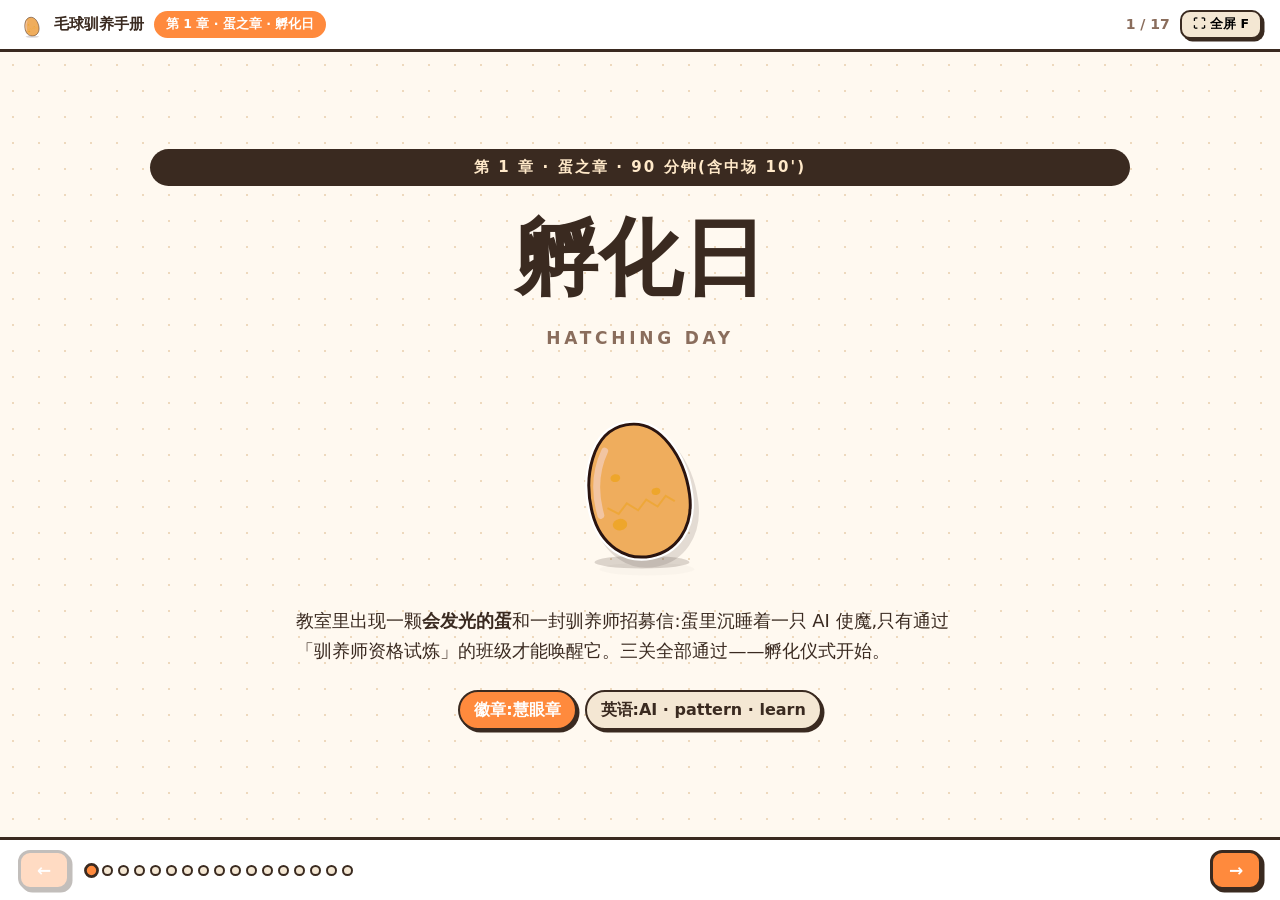
==== lesson-1.html @ 8b352fe2 "毛球驯养手册 · AI 使魔养成课 v2(5 章 slide 课件版) 剧情驱动重构:课程进度=毛球进化线(蛋→幼体→成体→完全体),与毛球生成器共用设定。 - 6 页 HTML slide deck" ====
<!DOCTYPE html>
<html lang="zh-CN">
<head>
<meta charset="UTF-8"><meta name="viewport" content="width=device-width,initial-scale=1">
<title>第 1 章 · 蛋之章 — 孵化日</title>
<link rel="stylesheet" href="css/course.css">
</head>
<body>
<div class="deck">
<div class="deck-top">
  <a class="home" href="index.html"><img src="assets/egg.svg" alt="">毛球驯养手册</a>
  <span class="chap">第 1 章 · 蛋之章 · 孵化日</span>
  <span class="pg" id="pg"></span>
  <button class="fs" id="fsB">⛶ 全屏 F</button>
</div>

<!-- 1 封面 -->
<section class="slide" data-t="封面"><div class="inner cover">
  <span class="kicker">第 1 章 · 蛋之章 · 90 分钟(含中场 10')</span>
  <h1>孵化日</h1>
  <div class="sub-en">Hatching Day</div>
  <img class="chapimg" src="assets/egg.svg" alt="使魔蛋">
  <p class="lead">教室里出现一颗<b>会发光的蛋</b>和一封驯养师招募信:蛋里沉睡着一只 AI 使魔,只有通过「驯养师资格试炼」的班级才能唤醒它。三关全部通过——孵化仪式开始。</p>
  <div class="chips" style="justify-content:center"><span class="chip hot">徽章:慧眼章</span><span class="chip">英语:AI · pattern · learn</span></div>
</div></section>

<!-- 2 老师底牌 -->
<section class="slide" data-t="老师底牌"><div class="inner">
  <div class="secret" style="margin:0"><span class="tag">给老师的底牌 · 开课前自己看,不投给孩子</span>
    <ul><li>本章真实目标:① AI 是「看很多例子、自己找规律学会本领」的电脑程序——人造工具,不是魔法不是生物;② 机器靠传感器感知,「你没给它的,它就不知道」;③ 没学过的例子它会认错。</li>
    <li>必学词 <b>AI / pattern / learn</b>,听过 <b>sensor</b>。</li>
    <li>准备:iPad(Safari 收藏 autodraw.com、quickdraw.withgoogle.com);一块布(蒙镜头);教室灯可调暗。</li>
    <li>本套幻灯片就是全部投影教具:→ 键 / 点右下箭头 / iPad 左右滑翻页;F 全屏。</li></ul>
  </div>
</div></section>

<!-- 3 时间轴 -->
<section class="slide" data-t="时间轴"><div class="inner">
  <div class="shead"><h2>⏱ 本章路线图</h2></div>
  <div class="tl">
    <div class="tl a" style="cursor:default"><span class="tt" style="background:var(--story)">剧情</span><b>0-10' 发光的蛋与招募信</b></div>
    <div class="tl a" style="cursor:default"><span class="tt" style="background:var(--study)">图鉴</span><b>10-20' 蛋里睡的是哪种使魔</b></div>
    <div class="tl a" style="cursor:default"><span class="tt" style="background:var(--trial)">试炼一</span><b>20-35' 傀儡与使魔</b></div>
    <div class="tl a" style="cursor:default"><span class="tt" style="background:var(--study)">图鉴</span><b>35-42' 魔导之眼与魔导之耳</b></div>
    <div class="tl a" style="cursor:default"><span class="tt" style="background:var(--break)">中场</span><b>42-52' 孵化操</b></div>
    <div class="tl a" style="cursor:default"><span class="tt" style="background:var(--trial)">试炼二</span><b>52-64' 食物鉴定</b></div>
    <div class="tl a" style="cursor:default"><span class="tt" style="background:var(--trial)">试炼三</span><b>64-76' 慧眼试炼场</b></div>
    <div class="tl a" style="cursor:default"><span class="tt" style="background:var(--rite)">仪式</span><b>76-86' 孵化仪式 + 授章</b></div>
    <div class="tl a" style="cursor:default"><span class="tt" style="background:var(--eng)">英语</span><b>86-90' 英语 + 预告</b></div>
  </div>
</div></section>

<!-- 4 剧情开场 -->
<section class="slide" data-t="剧情:蛋"><div class="inner">
  <div class="shead"><span class="time">0-10'</span><span class="type t-story">剧情事件</span><h2>发光的蛋与招募信</h2></div>
  <div class="act">灯关一半。不做自我介绍,不说"今天上什么课"——压低声音直接开场。</div>
  <div class="say"><span class="who">师</span><div class="bub">嘘——先别出声。你们也看见那颗蛋了,对吧?昨晚它还不在这里,今天一早,它就亮着光躺在教室正中间……旁边,还压着一封信。(翻下一页)</div></div>
</div></section>

<!-- 5 招募信 -->
<section class="slide" data-t="招募信"><div class="inner">
  <div class="big" style="font-size:clamp(22px,3.6vw,34px)">致全班小朋友:<br>这颗蛋里,沉睡着一只 <b style="color:#FFB25E">AI 使魔</b>。<br>它在等一批合格的<b style="color:#FFB25E">驯养师</b>。<br>今天有三关「驯养师资格试炼」。<br>闯过最后一关,蛋壳就会「咔嚓」一声——为你们裂开。<br><small>—— 驯养师协会</small></div>
  <div class="say"><span class="who">师</span><div class="bub">想让它孵化的举手!好——但试炼第一题现在就开始了:<b>连它是什么都不知道的人,凭什么当它的驯养师?</b>谁来说说:AI,到底是什么?(答案全写白板,不评判,留到孵化仪式回看)</div></div>
</div></section>

<!-- 6 图鉴① -->
<section class="slide" data-t="傀儡与使魔"><div class="inner">
  <div class="shead"><span class="time">10-20'</span><span class="type t-study">图鉴研究 ①</span><h2>蛋里睡的是哪种使魔</h2></div>
  <div class="grid g2">
    <div class="card" style="margin:0;text-align:center;border-left:8px solid var(--sub)"><div style="font-size:40px">⚙️</div><h4 style="font-weight:900">发条傀儡</h4><p style="font-size:14px;margin-top:6px">每一步提前刻好:音乐盒永远弹那一首,微波炉按几分钟转几分钟。<b>只要机关没坏,它就一直照原样做;但它永远学不会新东西。</b></p></div>
    <div class="card" style="margin:0;text-align:center;border-left:8px solid var(--orange)"><div style="font-size:40px">🥚✨</div><h4 style="font-weight:900">学习系使魔</h4><p style="font-size:14px;margin-top:6px">没人刻规则——只给它看<b>成千上万个例子</b>,它自己找出门道。<b>很聪明,但例子里没有的,它就靠猜——猜错也不脸红。</b></p></div>
  </div>
  <div class="chips"><span class="chip">音乐盒?傀儡</span><span class="chip">聊天语音助手?使魔</span><span class="chip">电梯?傀儡</span><span class="chip">相册认全家?使魔</span></div>
</div></section>

<!-- 7 图鉴警告 -->
<section class="slide" data-t="图鉴警告"><div class="inner">
  <div class="big" style="font-size:clamp(24px,4vw,38px)">图鉴警告:<br>『使魔很能干,<br>但它说的话,不一定是真的。』<small>这行字,后面每一章都会用到</small></div>
</div></section>

<!-- 8 试炼一 -->
<section class="slide" data-t="试炼:傀儡与使魔"><div class="inner">
  <div class="shead"><span class="time">20-35'</span><span class="type t-trial">资格试炼 一</span><h2>傀儡与使魔(不插电)</h2></div>
  <div class="grid g2">
    <div class="card" style="margin:0"><h4 style="font-weight:900">🅰 傀儡组</h4><p style="font-size:14.5px">每人领一条指令(下方),<b>严格照做、一步不许变</b>。</p></div>
    <div class="card" style="margin:0"><h4 style="font-weight:900">🅱 使魔组</h4><p style="font-size:14.5px">不领指令,围观 3-4 分钟——然后上场,<b>只靠"看例子"模仿</b>。两轮换组。</p></div>
  </div>
  <div class="big">拍左肩 → 举右手 ✋ · 拍右肩 → 站起来 🧍<br>摸头顶 → 转个圈 🔄 · 击掌 → 蹲下 ⬇️</div>
  <div class="say"><span class="who">师</span><div class="bub">傀儡组谁都没错,但换个新拍法就傻了;使魔组没有指令也能玩——可有没有<b>猜错</b>的?(有!)<b>这就是蛋里那位的天性:靠例子学,所以灵活;靠猜,所以会错。</b>第一关,通过!</div></div>
</div></section>

<!-- 9 图鉴② -->
<section class="slide" data-t="魔导之眼耳"><div class="inner">
  <div class="shead"><span class="time">35-42'</span><span class="type t-study">图鉴研究 ②</span><h2>魔导之眼与魔导之耳</h2></div>
  <div class="say"><span class="who">师</span><div class="bub">使魔没有眼睛耳朵——它用<b>魔导之眼</b>(摄像头)和<b>魔导之耳</b>(麦克风),图鉴上合称 <b>sensor</b>。</div></div>
  <div class="act">当场演示:布蒙住 iPad 摄像头,打开相机 → 屏幕全黑。「蒙上魔导之眼——它就全瞎了。」生活连线:电梯门为什么不夹人?感应灯为什么人来就亮?</div>
  <div class="big">你没给它的,它就什么都不知道。<small>给它看什么、听什么,全由驯养师决定——权力多大,责任就多大</small></div>
  <div class="rule">驯养师第一条纪律:<b>魔导之眼和耳,用之前问大人,用完就关掉。</b></div>
</div></section>

<!-- 10 中场 -->
<section class="slide" data-t="中场"><div class="inner">
  <div class="shead"><span class="time">42-52'</span><span class="type t-break">中场休息</span><h2>孵化操</h2></div>
  <p style="font-size:16px">用试炼一的指令做全身操:老师喊口令全班照做(<b>傀儡模式</b>);最后两轮不喊,凭记忆做(<b>使魔模式</b>)。</p>
  <div class="say mq"><span class="who"><img src="assets/egg.svg" alt=""></span><div class="bub">(蛋的光,好像亮了一点……它感觉到你们了。)</div></div>
</div></section>

<!-- 11 试炼二:食物鉴定 -->
<section class="slide" data-t="食物鉴定"><div class="inner">
  <div class="shead"><span class="time">52-64'</span><span class="type t-trial">资格试炼 二</span><h2>食物鉴定 · 点卡翻面</h2></div>
  <div class="say"><span class="who">师</span><div class="bub">图鉴说,蛋里的毛球正在修炼第一门功课:认水果。它在蛋里看不见,全靠你们喊给它听——你们喊出的每个答案,就是喂给它的一个<b>例子</b>!是水果喊「水果!」,不是就喊「不是!」(先喂 10 张公布答案,再乱序抢答,最后点开右下那张。这一轮大家都扮演「只看过例子的毛球」:只准按例子判断,不许偷用自己本来就知道的答案)</div></div>
  <div class="grid g5" id="foods" style="gap:10px"></div>
</div></section>

<!-- 12 榴莲揭晓 -->
<section class="slide" data-t="榴莲一击"><div class="inner">
  <div class="big" style="font-size:clamp(22px,3.6vw,34px)">等等——榴莲登场!怎么全班突然卡住了?<br>——因为你们翻遍例子,里面<b style="color:#FFB25E">没有它</b>!<small>例子里没有的,就会认错。只见过白猫的使魔,碰到黑猫就认不出来了</small></div>
  <div class="say"><span class="who">师</span><div class="bub">记住这个感觉。第二关,通过!</div></div>
</div></section>

<!-- 13 试炼三 -->
<section class="slide" data-t="慧眼试炼场"><div class="inner">
  <div class="shead"><span class="time">64-76'</span><span class="type t-trial">资格试炼 三</span><h2>慧眼试炼场(iPad)</h2></div>
  <div class="grid g2">
    <div class="card" style="margin:0"><h4 style="font-weight:900">试炼场一 · AutoDraw(5')</h4><p style="font-size:14.5px">随便画一样东西——看屏幕上方,野生使魔在猜你画什么!<br><b>关键提问:</b>它没见过真猫,怎么猜得到你画的是猫?<br><b>答案:它看过海量的人类涂鸦例子。</b></p><div class="chip" style="margin-top:8px">autodraw.com</div></div>
    <div class="card" style="margin:0"><h4 style="font-weight:900">试炼场二 · Quick Draw!(7')</h4><p style="font-size:14.5px">反过来:它出题,你来画——20 秒里,它一直盯着猜。第二轮把猫画得特别怪,"坑"它——<b>画太怪它就认不出:它的例子里没有!</b></p><div class="chip" style="margin-top:8px">quickdraw.withgoogle.com</div></div>
  </div>
</div></section>

<!-- 14 孵化仪式 -->
<section class="slide" data-t="孵化仪式"><div class="inner">
  <div class="shead"><span class="time">76-86'</span><span class="type t-rite">孵化仪式</span><h2>三关通过 —— 唤醒它!</h2></div>
  <div class="chips" style="justify-content:center"><span class="chip hot">① 它靠看例子学习!</span><span class="chip hot">② 没给它的它不知道!</span><span class="chip hot">③ 没学过的它会认错!</span></div>
  <div class="stage-box" id="hatchBox">
    <div class="confetti" id="conf1"></div>
    <h3 id="hatchTitle">使魔之蛋</h3>
    <div class="halo"><img id="hatchImg" src="assets/egg.svg" alt="蛋"></div>
    <p id="hatchHint" style="font-size:14px;opacity:.85">全班齐喊三句话 → 倒数 3、2、1 → 老师点击蛋</p>
    <p style="margin-top:12px"><button class="btn" id="hatchBtn">🐣 孵化!</button></p>
  </div>
</div></section>

<!-- 15 图鉴真身+授章 -->
<section class="slide" data-t="真身+授章"><div class="inner">
  <div class="say mq"><span class="who"><img src="assets/juvenile.svg" alt=""></span><div class="bub">它的名字叫<b>毛球</b>!此刻,每位驯养师也都「孵化」了自己的毛球——请在白板上写下你给它取的名字。</div></div>
  <div class="big">图鉴真身(全班齐读 · 每章一次 · 雷打不动)<br>「使魔的真身,是人造的、会学习的电脑程序。<br>它没有小动物、不是魔法、没有一颗心。<br>知道真身,还能演好戏——才是高级驯养师。」</div>
  <div class="act">回看开场白板:「谁最接近?你们全都升级了。」→ 逐人授【慧眼章】,全班鼓掌。</div>
  <div class="badges"><div class="badge on"><div class="coin">👁</div><b>慧眼章</b><small>L1 · 已获得</small></div><div class="badge"><div class="coin">🍎</div><b>喂养章</b><small>L2</small></div><div class="badge"><div class="coin">🔍</div><b>鉴言章</b><small>L3</small></div><div class="badge"><div class="coin">📜</div><b>契约章</b><small>L4</small></div><div class="badge"><div class="coin">⚔️</div><b>出战章</b><small>L5</small></div></div>
</div></section>

<!-- 16 English+预告 -->
<section class="slide" data-t="English+预告"><div class="inner">
  <div class="shead"><span class="time">86-90'</span><span class="type t-eng">英语时间 + 预告</span><h2>三个词带回家</h2></div>
  <div class="big">AI · pattern · learn<br><small>AI learns patterns from examples!</small></div>
  <div class="say mq"><span class="who"><img src="assets/juvenile.svg" alt=""></span><div class="bub"><b>预告:</b>图鉴警告——幼体使魔会<b>饿</b>。它不吃饭、不吃肉,它吃的东西可怪了:不是饭,不是肉,连糖果都不吃……明天,要是它饿得「呜哇」大哭,你们敢来喂它吗?下章:<b>喂养日</b>。</div></div>
</div></section>

<!-- 17 家长卡 -->
<section class="slide" data-t="家长卡"><div class="inner">
  <div class="pcard" style="margin:0"><div class="ph">📮 家长卡 · 第 1 章「孵化日」(课后投屏,家长拍照带走)</div><div class="cols">
    <div class="col"><h5>正面 · 今天学了什么</h5><p>教室里"孵化"了 AI 使魔毛球(养成剧情);真知识:AI 是看大量例子、自己找规律学会本领的程序,人造工具、会犯错;机器靠传感器感知,"没给它的它不知道"。<br><b>亲子任务:</b>请孩子讲"发条傀儡 vs 学习系使魔",一起找家里哪些是傀儡、哪些是使魔。</p></div>
    <div class="col"><h5>反面 · 家庭游戏 + 提醒</h5><p>【家里的使魔普查】全家数数家里藏着几只"使魔"。<br>⚠️ 若孩子问"毛球是活的吗":「不是,它是人造的会学习的程序,咱们在玩驯养师的游戏。」相机麦克风:用前问大人,用完关掉。</p></div>
  </div></div>
</div></section>

<div class="deck-bar">
  <button class="nav-btn" id="prevB">←</button>
  <div class="dots" id="dots"></div>
  <button class="nav-btn" id="nextB">→</button>
</div>
</div>

<script>
const FOODS=[["🍎","苹果","ok","水果!"],["🥦","西兰花","no","不是!"],["🍌","香蕉","ok","水果!"],["🥕","胡萝卜","no","不是!"],["🍇","葡萄","ok","水果!"],["🍄","蘑菇","no","不是!"],["🍓","草莓","ok","水果!"],["🥬","青菜","no","不是!"],["🍊","橘子","ok","水果!"],["🥔","土豆","no","不是!"],["🍉","西瓜","ok","水果!"],["🧄","大蒜","no","不是!"],["🍑","桃子","ok","水果!"],["🌽","玉米","no","不是!"],["🍍","菠萝","ok","水果!"],["🥜","花生","no","不是!"],["🍐","梨","ok","水果!"],["🧅","洋葱","no","不是!"],["🍒","樱桃","ok","水果!"],["🥭","芒果","ok","水果!"],["🟡","榴莲⁉️","q","例子里没有它!"]];
document.getElementById("foods").innerHTML=FOODS.map(f=>`<div class="flip" onclick="this.classList.toggle('go')"><div class="in"><div class="f">${f[0]}<small>${f[1]}</small></div><div class="b ${f[2]==='q'?'':f[2]}" ${f[2]==='q'?'style="background:var(--myst)"':''}>${f[3]}</div></div></div>`).join("");
const hb=document.getElementById("hatchBtn"),hi=document.getElementById("hatchImg");let hst=0;
hb.onclick=()=>{
  if(hst===0){hst=1;hi.classList.add("wobble");hb.textContent="✨ 再点一下!";document.getElementById("hatchHint").textContent="蛋在剧烈晃动……!";}
  else if(hst===1){hst=2;hi.classList.remove("wobble");hi.src="assets/juvenile.svg";
    document.getElementById("hatchTitle").textContent="幼体毛球 · 诞生!";
    document.getElementById("hatchHint").textContent="欢迎来到这个世界,毛球!";
    hb.style.display="none";
    const c=document.getElementById("conf1"),cols=["#FF8A3D","#F5B93F","#57B87A","#3A9BD9","#C94F7C"];
    for(let i=0;i<48;i++){const s=document.createElement("i");s.style.left=Math.random()*100+"%";s.style.background=cols[i%5];s.style.animationDelay=(Math.random()*0.7)+"s";c.appendChild(s);}
  }
};
</script>
<script src="js/slides.js"></script>
</body>
</html>
---- css/course.css ----
/* 毛球驯养手册 · 课件设计系统 —— 与毛球生成器同源视觉 */
:root{
  --paper:#FFF9F0; --card:#FFFFFF; --ink:#3A2A20; --sub:#8A6D5C;
  --orange:#FF8A3D; --orange-deep:#E86A1F; --cream:#F4E7D3; --gold:#F5B93F;
  --fire:#E85D3A; --water:#3A9BD9; --wind:#57B87A; --book:#C99A3C; --myst:#8B6FD1;
  --story:#C94F7C; --study:#4A7FC1; --trial:#E8792F; --rite:#C99A1F; --break:#57A96B; --eng:#3AA6A0; --parent:#C97BA4;
  --bd:3px solid var(--ink); --sh:4px 4px 0 var(--ink); --sh-sm:2.5px 2.5px 0 var(--ink); --r:20px;
}
*{margin:0;padding:0;box-sizing:border-box}
html{scroll-behavior:smooth}
body{background:var(--paper);color:var(--ink);font-family:"PingFang SC","Hiragino Sans GB","Source Han Sans SC",system-ui,sans-serif;line-height:1.65;
  background-image:radial-gradient(#EED9BD 1.4px,transparent 1.4px);background-size:26px 26px}
img{max-width:100%;display:block}

/* ── 导航 ── */
.nav{position:sticky;top:0;z-index:50;background:var(--card);border-bottom:var(--bd);padding:10px 4vw;display:flex;gap:8px;align-items:center;flex-wrap:wrap}
.nav .logo{font-weight:900;font-size:17px;margin-right:auto;display:flex;align-items:center;gap:8px}
.nav .logo img{width:30px;height:30px}
.nav a{color:var(--ink);text-decoration:none;font-weight:800;font-size:13.5px;padding:6px 13px;border:2.5px solid var(--ink);border-radius:99px;background:var(--cream);box-shadow:var(--sh-sm);white-space:nowrap}
.nav a:hover{transform:translate(-1px,-1px);box-shadow:3.5px 3.5px 0 var(--ink)}
.nav a.on{background:var(--orange);color:#fff}

/* ── 页面骨架 ── */
.wrap{max-width:1060px;margin:0 auto;padding:34px 4vw 90px}
.hero{background:var(--card);border:var(--bd);border-radius:28px;box-shadow:var(--sh);padding:38px clamp(40px,20vw,230px) 38px 40px;position:relative;overflow:hidden;margin-bottom:26px}
@media(max-width:720px){.hero{padding:32px 26px}}
.hero .kicker{display:inline-block;background:var(--ink);color:#FFE9C9;font-size:13px;font-weight:800;padding:5px 15px;border-radius:99px;letter-spacing:.14em;margin-bottom:12px}
.hero h1{font-size:clamp(28px,4.6vw,44px);font-weight:900;line-height:1.2}
.hero .sub-en{font-weight:800;color:var(--sub);letter-spacing:.2em;font-size:14px;margin-top:6px;text-transform:uppercase}
.hero p.lead{margin-top:14px;font-size:16.5px;max-width:56ch}
.hero .mascot{position:absolute;right:26px;bottom:-8px;width:clamp(120px,18vw,190px);filter:drop-shadow(4px 6px 0 rgba(58,42,32,.14));pointer-events:none}
@media(max-width:720px){.hero .mascot{display:none}}

/* ── 进化进度条 ── */
.evoline{display:flex;align-items:center;gap:0;background:var(--card);border:var(--bd);border-radius:99px;box-shadow:var(--sh-sm);padding:10px 22px;margin-bottom:26px;overflow-x:auto}
.evoline .stage{display:flex;flex-direction:column;align-items:center;gap:2px;min-width:74px;opacity:.34;filter:grayscale(1)}
.evoline .stage img{width:46px;height:46px}
.evoline .stage b{font-size:11.5px;white-space:nowrap}
.evoline .stage.done,.evoline .stage.now{opacity:1;filter:none}
.evoline .stage.now b{background:var(--orange);color:#fff;padding:1px 9px;border-radius:99px}
.evoline .arrow{flex:1;height:5px;min-width:20px;background:repeating-linear-gradient(90deg,var(--ink) 0 9px,transparent 9px 16px);opacity:.35;margin:0 4px;border-radius:99px}

/* ── 通用区块 ── */
.sec{margin:34px 0 16px;display:flex;align-items:center;gap:12px}
.sec h2{font-size:24px;font-weight:900}
.sec .line{flex:1;height:4px;background:var(--ink);border-radius:99px;opacity:.15}
.card{background:var(--card);border:var(--bd);border-radius:var(--r);box-shadow:var(--sh);padding:24px 26px;margin-bottom:20px}

/* 底牌(老师专用) */
.secret{border:3px dashed var(--sub);border-radius:var(--r);background:#FDF3E3;padding:20px 24px;margin-bottom:20px}
.secret .tag{font-weight:900;font-size:13px;color:#fff;background:var(--sub);display:inline-block;padding:3px 12px;border-radius:99px;margin-bottom:8px}
.secret li{margin-left:1.3em;margin-top:4px;font-size:14.5px}

/* ── 环节卡 ── */
.seg{background:var(--card);border:var(--bd);border-radius:var(--r);box-shadow:var(--sh);margin-bottom:22px;overflow:hidden}
.seg-head{display:flex;align-items:center;gap:12px;padding:14px 22px;border-bottom:2.5px solid var(--ink);flex-wrap:wrap}
.seg-head .time{font-weight:900;font-size:15px;background:var(--ink);color:#FFE9C9;padding:4px 13px;border-radius:99px;white-space:nowrap}
.seg-head .type{font-weight:900;font-size:12.5px;color:#fff;padding:4px 12px;border-radius:99px;letter-spacing:.06em;white-space:nowrap}
.seg-head h3{font-size:18.5px;font-weight:900;flex:1;min-width:180px}
.seg-body{padding:20px 24px}
.t-story{background:var(--story)} .t-study{background:var(--study)} .t-trial{background:var(--trial)}
.t-rite{background:var(--rite)} .t-break{background:var(--break)} .t-eng{background:var(--eng)} .t-parent{background:var(--parent)}
.seg.s-story{border-left:10px solid var(--story)} .seg.s-study{border-left:10px solid var(--study)}
.seg.s-trial{border-left:10px solid var(--trial)} .seg.s-rite{border-left:10px solid var(--rite)}
.seg.s-break{border-left:10px solid var(--break)} .seg.s-eng{border-left:10px solid var(--eng)}

/* 话术气泡 */
.say{display:flex;gap:12px;margin:12px 0;align-items:flex-start}
.say .who{flex:0 0 auto;width:44px;height:44px;border:2.5px solid var(--ink);border-radius:50%;background:var(--cream);display:grid;place-items:center;font-weight:900;font-size:12px;overflow:hidden}
.say .who img{width:38px;height:38px}
.say .bub{background:var(--cream);border:2.5px solid var(--ink);border-radius:4px 16px 16px 16px;padding:11px 16px;font-size:15px;box-shadow:var(--sh-sm);max-width:72ch}
.say.mq .bub{background:#FFE9D2;border-radius:16px 4px 16px 16px}
.say.mq .who{background:#FFE9D2}
.say.all .bub{background:#E7F2E4}
.say .bub b{color:var(--orange-deep)}
/* 动作提示 */
.act{background:#F0E7F8;border:2.5px solid var(--ink);border-left:8px solid var(--myst);border-radius:12px;padding:10px 15px;font-size:13.5px;margin:12px 0;color:#4A3A55;font-weight:600}
.act::before{content:"🎬 ";font-weight:900}
/* 要点 chips */
.chips{display:flex;gap:8px;flex-wrap:wrap;margin:10px 0}
.chip{background:var(--cream);border:2.5px solid var(--ink);border-radius:99px;padding:5px 14px;font-weight:800;font-size:13.5px;box-shadow:var(--sh-sm)}
.chip.hot{background:var(--orange);color:#fff}
/* 大字投影块 */
.big{background:var(--ink);color:#FFE9C9;border-radius:16px;padding:22px 26px;text-align:center;font-size:clamp(19px,2.6vw,27px);font-weight:900;margin:14px 0;line-height:1.55}
.big small{display:block;font-size:13px;font-weight:700;opacity:.65;margin-top:8px;letter-spacing:.1em}
/* 警告/守则 */
.rule{background:#FDEBE3;border:2.5px solid var(--ink);border-left:8px solid var(--fire);border-radius:12px;padding:12px 16px;margin:12px 0;font-weight:700;font-size:14.5px}
.rule::before{content:"⚠️ "}

/* ── 时间轴总览 ── */
.tl{display:grid;grid-template-columns:repeat(auto-fit,minmax(150px,1fr));gap:10px;margin-bottom:6px}
.tl a{display:block;text-decoration:none;color:var(--ink);background:var(--card);border:2.5px solid var(--ink);border-radius:14px;box-shadow:var(--sh-sm);padding:10px 12px}
.tl a:hover{transform:translate(-1px,-1px);box-shadow:3.5px 3.5px 0 var(--ink)}
.tl .tt{font-size:12px;font-weight:900;color:#fff;display:inline-block;padding:2px 9px;border-radius:99px;margin-bottom:5px}
.tl b{display:block;font-size:13.5px;line-height:1.35}

/* ── 图鉴/路线卡 ── */
.grid{display:grid;gap:16px}
.g2{grid-template-columns:repeat(auto-fit,minmax(300px,1fr))}
.g3{grid-template-columns:repeat(auto-fit,minmax(230px,1fr))}
.g5{grid-template-columns:repeat(auto-fit,minmax(170px,1fr))}
.route{background:var(--card);border:var(--bd);border-radius:var(--r);box-shadow:var(--sh);padding:18px;text-align:center;position:relative}
.route img{width:96px;height:96px;margin:4px auto 8px}
.route h4{font-size:17px;font-weight:900}
.route .lat{font-size:10.5px;color:var(--sub);letter-spacing:.08em;text-transform:uppercase}
.route p{font-size:13px;margin-top:7px}
.route .proj{margin-top:10px;background:var(--cream);border:2px solid var(--ink);border-radius:10px;font-size:12.5px;font-weight:800;padding:6px 8px}
.route .elem{position:absolute;top:12px;left:12px;color:#fff;font-size:11.5px;font-weight:900;padding:3px 10px;border-radius:99px}
.e-fire{background:var(--fire)} .e-water{background:var(--water)} .e-wind{background:var(--wind)} .e-book{background:var(--book)} .e-myst{background:var(--myst)}

/* ── 翻卡(食物鉴定) ── */
.flip{cursor:pointer;perspective:700px;height:150px}
.flip .in{position:relative;width:100%;height:100%;transition:transform .5s;transform-style:preserve-3d}
.flip.go .in{transform:rotateY(180deg)}
.flip .f,.flip .b{position:absolute;inset:0;backface-visibility:hidden;border:var(--bd);border-radius:16px;box-shadow:var(--sh-sm);display:grid;place-items:center;font-weight:900}
.flip .f{background:var(--card);font-size:44px}
.flip .f small{font-size:14px;margin-top:-6px}
.flip .b{background:var(--ink);color:#FFE9C9;transform:rotateY(180deg);font-size:20px;text-align:center;padding:8px}
.flip .b.ok{background:var(--wind)} .flip .b.no{background:var(--fire)}

/* ── 仪式按钮 & 舞台 ── */
.stage-box{background:linear-gradient(180deg,#2A1C30,#40284A);border:var(--bd);border-radius:24px;box-shadow:var(--sh);padding:34px 24px;text-align:center;color:#FFE9C9;position:relative;overflow:hidden}
.stage-box h3{font-size:22px;font-weight:900;margin-bottom:6px}
.stage-box .halo{width:200px;height:200px;margin:12px auto;display:grid;place-items:center;position:relative}
.stage-box .halo img{width:170px;height:170px;position:relative;z-index:2;transition:transform .3s}
.stage-box .halo::before{content:"";position:absolute;inset:0;border-radius:50%;background:radial-gradient(circle,rgba(255,214,110,.6) 0%,rgba(255,214,110,0) 70%);animation:pulse 2.6s ease-in-out infinite}
@keyframes pulse{0%,100%{transform:scale(.92);opacity:.7}50%{transform:scale(1.06);opacity:1}}
@keyframes wob{0%,100%{transform:rotate(-4deg)}50%{transform:rotate(5deg)}}
.wobble{animation:wob .4s ease-in-out infinite}
.btn{font-family:inherit;font-weight:900;font-size:16px;border:var(--bd);border-radius:14px;padding:12px 26px;background:var(--orange);color:#fff;cursor:pointer;box-shadow:var(--sh-sm)}
.btn:hover{transform:translate(-1px,-1px);box-shadow:4px 4px 0 var(--ink)}
.btn.alt{background:var(--cream);color:var(--ink)}
.confetti{position:absolute;inset:0;pointer-events:none;z-index:5}
.confetti i{position:absolute;top:-12px;width:10px;height:14px;opacity:.95;animation:fall 1.7s linear forwards}
@keyframes fall{to{transform:translateY(420px) rotate(560deg);opacity:0}}

/* ── 徽章墙 ── */
.badges{display:flex;gap:14px;flex-wrap:wrap;justify-content:center}
.badge{width:118px;text-align:center}
.badge .coin{width:92px;height:92px;margin:0 auto 6px;border:var(--bd);border-radius:50%;background:var(--cream);display:grid;place-items:center;font-size:38px;box-shadow:var(--sh-sm);filter:grayscale(1);opacity:.4}
.badge.on .coin{filter:none;opacity:1;background:radial-gradient(circle at 32% 28%,#FFE9AF,var(--gold))}
.badge b{font-size:13px;font-weight:900}
.badge small{display:block;font-size:10.5px;color:var(--sub)}

/* ── 家长卡 ── */
.pcard{border:var(--bd);border-radius:var(--r);overflow:hidden;box-shadow:var(--sh);background:var(--card);margin-bottom:20px}
.pcard .ph{background:var(--parent);color:#fff;font-weight:900;padding:11px 22px;font-size:16px}
.pcard .cols{display:grid;grid-template-columns:1fr 1fr;gap:0}
.pcard .col{padding:18px 22px;font-size:14px}
.pcard .col+.col{border-left:2.5px dashed var(--ink)}
.pcard .col h5{font-size:13px;font-weight:900;color:var(--parent);margin-bottom:6px;letter-spacing:.08em}
@media(max-width:640px){.pcard .cols{grid-template-columns:1fr}.pcard .col+.col{border-left:none;border-top:2.5px dashed var(--ink)}}

/* 表格 */
table.tb{width:100%;border-collapse:collapse;font-size:14px;background:var(--card)}
.tb th{background:var(--ink);color:#FFE9C9;padding:9px 12px;text-align:left;font-size:13px}
.tb td{border-bottom:2px solid #EADFC9;padding:9px 12px;vertical-align:top}
.tb tr:last-child td{border-bottom:none}
.tbwrap{border:var(--bd);border-radius:16px;overflow:auto;box-shadow:var(--sh-sm);margin:12px 0}

/* 页脚 */
.foot{margin-top:50px;display:flex;justify-content:space-between;gap:12px;flex-wrap:wrap}
.next{font-size:12px;color:var(--sub);text-align:center;margin-top:26px;font-weight:700}

/* ══════════ SLIDE 模式(章页 deck)══════════ */
html.deck-mode,body.deck-body{height:100%;overflow:hidden;overscroll-behavior:none}
.deck{position:fixed;inset:0;background:var(--paper);background-image:radial-gradient(#EED9BD 1.4px,transparent 1.4px);background-size:26px 26px}
.deck-top{position:fixed;top:0;left:0;right:0;z-index:40;display:flex;align-items:center;gap:10px;padding:10px 18px;background:var(--card);border-bottom:var(--bd)}
.deck-top .home{display:flex;align-items:center;gap:8px;font-weight:900;font-size:15px;color:var(--ink);text-decoration:none}
.deck-top .home img{width:28px;height:28px}
.deck-top .chap{font-size:12.5px;font-weight:800;color:#fff;background:var(--orange);padding:3px 12px;border-radius:99px}
.deck-top .pg{margin-left:auto;font-weight:900;font-size:14px;color:var(--sub);font-variant-numeric:tabular-nums}
.deck-top .fs{border:2.5px solid var(--ink);background:var(--cream);border-radius:10px;font-weight:900;font-size:12.5px;padding:4px 11px;cursor:pointer;box-shadow:var(--sh-sm);font-family:inherit}
.slide{position:absolute;inset:0;top:53px;bottom:64px;display:none;padding:26px clamp(18px,5vw,70px);overflow-y:auto;-webkit-overflow-scrolling:touch}
.slide.on{display:flex;flex-direction:column;animation:slidein .35s ease}
@keyframes slidein{from{opacity:0;transform:translateY(14px)}to{opacity:1;transform:none}}
.slide .inner{width:100%;max-width:980px;margin:auto;display:flex;flex-direction:column;gap:14px}
/* slide 页头标签行 */
.shead{display:flex;align-items:center;gap:10px;flex-wrap:wrap}
.shead .time{font-weight:900;font-size:15px;background:var(--ink);color:#FFE9C9;padding:4px 14px;border-radius:99px}
.shead .type{font-weight:900;font-size:13px;color:#fff;padding:4px 13px;border-radius:99px}
.shead h2{font-size:clamp(20px,3vw,28px);font-weight:900;flex:1;min-width:200px}
/* slide 版式微调:投影可读性 */
.slide .say .bub{font-size:clamp(15px,1.9vw,18.5px)}
.slide .big{font-size:clamp(20px,3.2vw,30px);padding:26px 30px}
.slide .act{font-size:clamp(13px,1.6vw,15px)}
.slide .chip{font-size:clamp(13px,1.7vw,16px)}
/* 章封面 slide */
.cover{text-align:center}
.cover .kicker{display:inline-block;background:var(--ink);color:#FFE9C9;font-size:clamp(12px,1.6vw,15px);font-weight:800;padding:6px 18px;border-radius:99px;letter-spacing:.14em}
.cover h1{font-size:clamp(40px,8vw,84px);font-weight:900;line-height:1.15;margin-top:10px}
.cover .sub-en{font-weight:800;color:var(--sub);letter-spacing:.22em;font-size:clamp(12px,1.8vw,17px);text-transform:uppercase;margin-top:4px}
.cover img.chapimg{width:clamp(130px,22vh,210px);margin:14px auto 6px;filter:drop-shadow(5px 7px 0 rgba(58,42,32,.14))}
.cover p.lead{font-size:clamp(14.5px,1.9vw,18px);max-width:60ch;margin:8px auto 0;text-align:left}
/* 底部控制条 */
.deck-bar{position:fixed;left:0;right:0;bottom:0;z-index:40;display:flex;align-items:center;gap:14px;padding:10px 18px;background:var(--card);border-top:var(--bd)}
.deck-bar .nav-btn{border:var(--bd);background:var(--orange);color:#fff;font-weight:900;font-size:17px;width:52px;height:40px;border-radius:12px;cursor:pointer;box-shadow:var(--sh-sm);font-family:inherit;line-height:1}
.deck-bar .nav-btn:disabled{opacity:.3;cursor:default}
.deck-bar .dots{flex:1;display:flex;gap:5px;align-items:center;overflow-x:auto;padding:4px 2px}
.deck-bar .dot{flex:0 0 auto;width:11px;height:11px;border-radius:50%;border:2px solid var(--ink);background:var(--cream);cursor:pointer;padding:0}
.deck-bar .dot.done{background:#EDD9B8}
.deck-bar .dot.cur{background:var(--orange);transform:scale(1.35)}
/* 触摸翻页热区提示(移动端两侧渐隐) */
@media(max-width:740px){.deck-bar .dots{display:none}.deck-top .chap{display:none}}
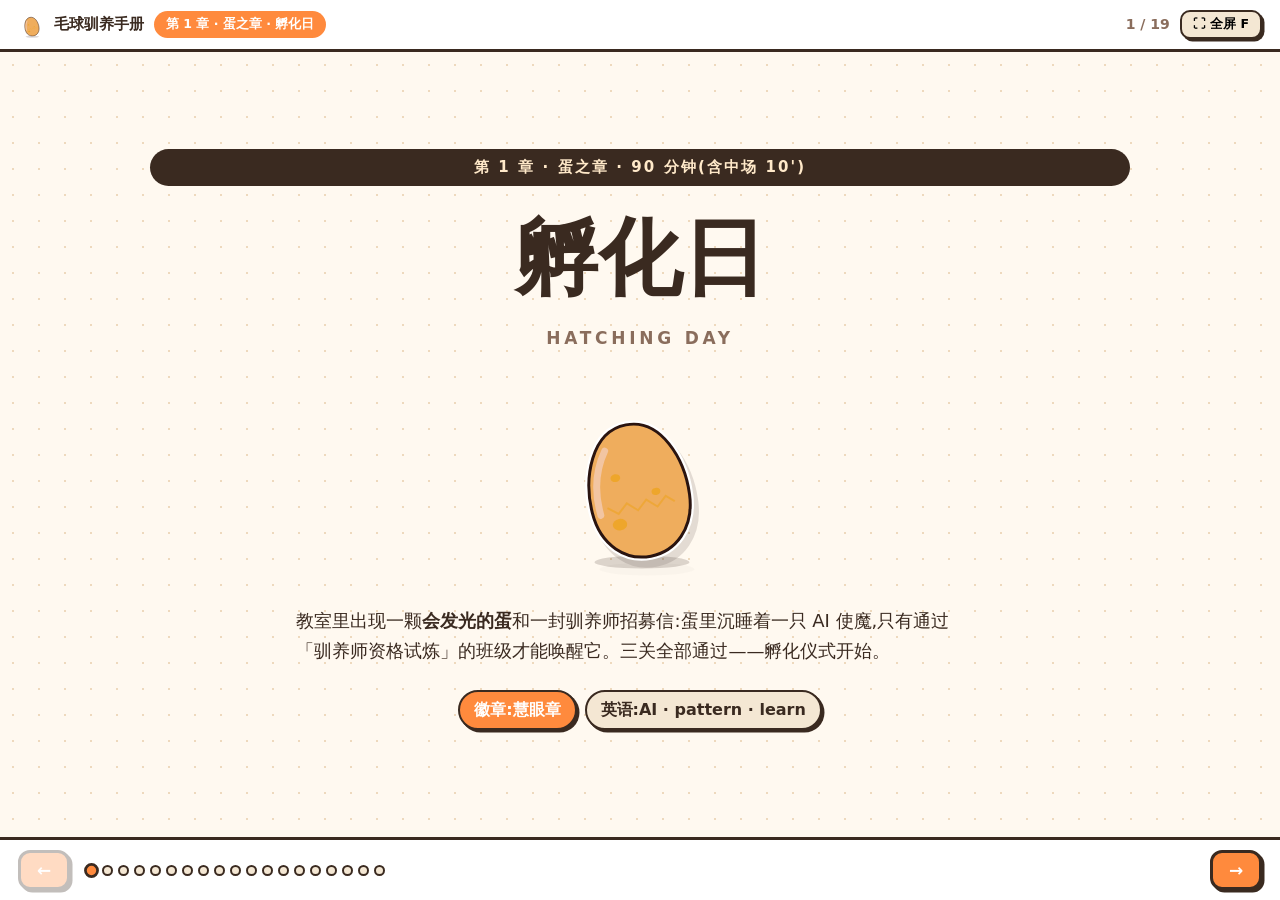
==== commit 0c8219f3: "v3:按 codex 5.6-sol(xhigh)设计 QA 重构——抗事故 + 一对一双模式 核心修订(qa/codex-design-qa-20260805.md,866 行报告全量落地): - " ====
--- a/lesson-1.html
+++ b/lesson-1.html
@@ -27,9 +27,10 @@
 <!-- 2 老师底牌 -->
 <section class="slide" data-t="老师底牌"><div class="inner">
   <div class="secret" style="margin:0"><span class="tag">给老师的底牌 · 开课前自己看,不投给孩子</span>
-    <ul><li>本章真实目标:① AI 是「看很多例子、自己找规律学会本领」的电脑程序——人造工具,不是魔法不是生物;② 机器靠传感器感知,「你没给它的,它就不知道」;③ 没学过的例子它会认错。</li>
+    <ul><li>本章真实目标:① 今天认识的是最常见的一类 AI——「看很多例子、自己找规律学会本领」的电脑程序,人造工具,不是魔法不是生物;② 机器靠传感器感知,「这次没看到、没听到、没学过的,它只能猜,不能装作知道」;③ <b>例子太窄,会学出靠不住的捷径规律</b>(本章核心演示:盘色捷径)。</li>
     <li>必学词 <b>AI / pattern / learn</b>,听过 <b>sensor</b>。</li>
-    <li>准备:iPad(Safari 收藏 autodraw.com、quickdraw.withgoogle.com);一块布(蒙镜头);教室灯可调暗。</li>
+    <li>准备:iPad(Safari 收藏 autodraw.com、quickdraw.withgoogle.com,课前各完成一轮试玩);一个<b>不透光镜头盖或厚卡纸</b>(蒙镜头用);教室灯可调暗。</li>
+    <li><b>现场演示三分支纪律(全五章通用):</b>出现预期结果→观察、命名、解释;没出现→如实描述、问"为什么这次不同"、切保存记录;<b>永远不假装屏幕出现了没有出现的事。</b></li>
     <li>本套幻灯片就是全部投影教具:→ 键 / 点右下箭头 / iPad 左右滑翻页;F 全屏。</li></ul>
   </div>
 </div></section>
@@ -40,126 +41,183 @@
   <div class="tl">
     <div class="tl a" style="cursor:default"><span class="tt" style="background:var(--story)">剧情</span><b>0-10' 发光的蛋与招募信</b></div>
     <div class="tl a" style="cursor:default"><span class="tt" style="background:var(--study)">图鉴</span><b>10-20' 蛋里睡的是哪种使魔</b></div>
-    <div class="tl a" style="cursor:default"><span class="tt" style="background:var(--trial)">试炼一</span><b>20-35' 傀儡与使魔</b></div>
-    <div class="tl a" style="cursor:default"><span class="tt" style="background:var(--study)">图鉴</span><b>35-42' 魔导之眼与魔导之耳</b></div>
-    <div class="tl a" style="cursor:default"><span class="tt" style="background:var(--break)">中场</span><b>42-52' 孵化操</b></div>
-    <div class="tl a" style="cursor:default"><span class="tt" style="background:var(--trial)">试炼二</span><b>52-64' 食物鉴定</b></div>
+    <div class="tl a" style="cursor:default"><span class="tt" style="background:var(--trial)">试炼一</span><b>20-33' 傀儡与使魔</b></div>
+    <div class="tl a" style="cursor:default"><span class="tt" style="background:var(--study)">图鉴</span><b>33-40' 魔导之眼与魔导之耳</b></div>
+    <div class="tl a" style="cursor:default"><span class="tt" style="background:var(--break)">中场</span><b>40-50' 孵化操</b></div>
+    <div class="tl a" style="cursor:default"><span class="tt" style="background:var(--trial)">试炼二</span><b>50-64' 盘子的秘密</b></div>
     <div class="tl a" style="cursor:default"><span class="tt" style="background:var(--trial)">试炼三</span><b>64-76' 慧眼试炼场</b></div>
     <div class="tl a" style="cursor:default"><span class="tt" style="background:var(--rite)">仪式</span><b>76-86' 孵化仪式 + 授章</b></div>
     <div class="tl a" style="cursor:default"><span class="tt" style="background:var(--eng)">英语</span><b>86-90' 英语 + 预告</b></div>
   </div>
 </div></section>
 
-<!-- 4 剧情开场 -->
+<!-- 4 模式卡 -->
+<section class="slide" data-t="模式卡"><div class="inner">
+  <div class="shead"><h2>👥 授课模式卡(课前选定,可跳过)</h2></div>
+  <div class="tbwrap" style="margin:0"><table class="tb">
+    <tr><th>活动</th><th>1 对 1</th><th>2-8 人</th><th>9 人以上</th></tr>
+    <tr><td>开场提问</td><td>孩子说/画猜想,老师原样记下</td><td colspan="2">答案全写白板,不评判</td></tr>
+    <tr><td>傀儡与使魔</td><td>师生轮换:同一个孩子先当傀儡再当使魔(见该页 👤 条)</td><td>两组对抗,两轮换组</td><td>两大组,各选代表上场</td></tr>
+    <tr><td>盘子的秘密</td><td>孩子完成全部四个关键点击</td><td colspan="2">手势投票,选一人代表点击;不同答案都保留</td></tr>
+    <tr><td>孵化仪式</td><td>师生对句+孩子亲手点蛋</td><td colspan="2">齐喊三句话,老师点蛋</td></tr>
+  </table></div>
+</div></section>
+
+<!-- 5 剧情开场 -->
 <section class="slide" data-t="剧情:蛋"><div class="inner">
   <div class="shead"><span class="time">0-10'</span><span class="type t-story">剧情事件</span><h2>发光的蛋与招募信</h2></div>
+  <span class="evtag ev-play">🎭 剧情表演</span>
   <div class="act">灯关一半。不做自我介绍,不说"今天上什么课"——压低声音直接开场。</div>
   <div class="say"><span class="who">师</span><div class="bub">嘘——先别出声。你们也看见那颗蛋了,对吧?昨晚它还不在这里,今天一早,它就亮着光躺在教室正中间……旁边,还压着一封信。(翻下一页)</div></div>
-</div></section>
-
-<!-- 5 招募信 -->
+  <div class="solo">让孩子先说或画一个「AI 是什么」的猜想,你一字不改记下来:「先不求答对。孵化以后我们回来看看,它有没有升级。」</div>
+</div></section>
+
+<!-- 6 招募信 -->
 <section class="slide" data-t="招募信"><div class="inner">
   <div class="big" style="font-size:clamp(22px,3.6vw,34px)">致全班小朋友:<br>这颗蛋里,沉睡着一只 <b style="color:#FFB25E">AI 使魔</b>。<br>它在等一批合格的<b style="color:#FFB25E">驯养师</b>。<br>今天有三关「驯养师资格试炼」。<br>闯过最后一关,蛋壳就会「咔嚓」一声——为你们裂开。<br><small>—— 驯养师协会</small></div>
   <div class="say"><span class="who">师</span><div class="bub">想让它孵化的举手!好——但试炼第一题现在就开始了:<b>连它是什么都不知道的人,凭什么当它的驯养师?</b>谁来说说:AI,到底是什么?(答案全写白板,不评判,留到孵化仪式回看)</div></div>
 </div></section>
 
-<!-- 6 图鉴① -->
+<!-- 7 图鉴① -->
 <section class="slide" data-t="傀儡与使魔"><div class="inner">
   <div class="shead"><span class="time">10-20'</span><span class="type t-study">图鉴研究 ①</span><h2>蛋里睡的是哪种使魔</h2></div>
   <div class="grid g2">
     <div class="card" style="margin:0;text-align:center;border-left:8px solid var(--sub)"><div style="font-size:40px">⚙️</div><h4 style="font-weight:900">发条傀儡</h4><p style="font-size:14px;margin-top:6px">每一步提前刻好:音乐盒永远弹那一首,微波炉按几分钟转几分钟。<b>只要机关没坏,它就一直照原样做;但它永远学不会新东西。</b></p></div>
-    <div class="card" style="margin:0;text-align:center;border-left:8px solid var(--orange)"><div style="font-size:40px">🥚✨</div><h4 style="font-weight:900">学习系使魔</h4><p style="font-size:14px;margin-top:6px">没人刻规则——只给它看<b>成千上万个例子</b>,它自己找出门道。<b>很聪明,但例子里没有的,它就靠猜——猜错也不脸红。</b></p></div>
-  </div>
+    <div class="card" style="margin:0;text-align:center;border-left:8px solid var(--orange)"><div style="font-size:40px">🥚✨</div><h4 style="font-weight:900">学习系使魔</h4><p style="font-size:14px;margin-top:6px">没人刻规则——只给它看<b>成千上万个例子</b>,它自己找出门道。<b>很能干,但例子里没有的,它就靠猜——猜错也不脸红。</b></p></div>
+  </div>
+  <div class="say"><span class="who">师</span><div class="bub">今天我们先研究最常见的一类:<b>会从例子里找规律的 AI</b>。它不是脑袋空空,但这次没看到、没听到、没学过的东西,它只能猜,不能装作亲眼知道。</div></div>
   <div class="chips"><span class="chip">音乐盒?傀儡</span><span class="chip">聊天语音助手?使魔</span><span class="chip">电梯?傀儡</span><span class="chip">相册认全家?使魔</span></div>
 </div></section>
 
-<!-- 7 图鉴警告 -->
+<!-- 8 图鉴警告 -->
 <section class="slide" data-t="图鉴警告"><div class="inner">
   <div class="big" style="font-size:clamp(24px,4vw,38px)">图鉴警告:<br>『使魔很能干,<br>但它说的话,不一定是真的。』<small>这行字,后面每一章都会用到</small></div>
 </div></section>
 
-<!-- 8 试炼一 -->
+<!-- 9 试炼一 -->
 <section class="slide" data-t="试炼:傀儡与使魔"><div class="inner">
-  <div class="shead"><span class="time">20-35'</span><span class="type t-trial">资格试炼 一</span><h2>傀儡与使魔(不插电)</h2></div>
+  <div class="shead"><span class="time">20-33'</span><span class="type t-trial">资格试炼 一</span><h2>傀儡与使魔(不插电)</h2></div>
   <div class="grid g2">
-    <div class="card" style="margin:0"><h4 style="font-weight:900">🅰 傀儡组</h4><p style="font-size:14.5px">每人领一条指令(下方),<b>严格照做、一步不许变</b>。</p></div>
-    <div class="card" style="margin:0"><h4 style="font-weight:900">🅱 使魔组</h4><p style="font-size:14.5px">不领指令,围观 3-4 分钟——然后上场,<b>只靠"看例子"模仿</b>。两轮换组。</p></div>
-  </div>
-  <div class="big">拍左肩 → 举右手 ✋ · 拍右肩 → 站起来 🧍<br>摸头顶 → 转个圈 🔄 · 击掌 → 蹲下 ⬇️</div>
-  <div class="say"><span class="who">师</span><div class="bub">傀儡组谁都没错,但换个新拍法就傻了;使魔组没有指令也能玩——可有没有<b>猜错</b>的?(有!)<b>这就是蛋里那位的天性:靠例子学,所以灵活;靠猜,所以会错。</b>第一关,通过!</div></div>
-</div></section>
-
-<!-- 9 图鉴② -->
+    <div class="card" style="margin:0"><h4 style="font-weight:900">🅰 傀儡轮</h4><p style="font-size:14.5px">领指令卡(下方),<b>严格照做、一步不许变</b>。老师给一个卡上没有的新信号(拍两下左肩)——傀儡查卡后回答:<b>「卡上没有。」</b></p></div>
+    <div class="card" style="margin:0"><h4 style="font-weight:900">🅱 使魔轮</h4><p style="font-size:14.5px">不看卡,只看老师把每个动作<b>示范两遍</b>——然后靠例子模仿。最后同样给那个<b>从没示范过的新信号</b>。</p></div>
+  </div>
+  <div class="big">拍左肩 → 举右手 ✋ · 拍右肩 → 站起来 🧍<br>摸头顶 → 转个圈 🔄 · 击掌 → 蹲下 ⬇️<br><small>隐藏考题:拍两下左肩 = ???(谁也没教过)</small></div>
+  <div class="say"><span class="who">师</span><div class="bub">【三种结果都对】猜错了→「靠例子学,就会有猜错的时候」;猜对但没把握→「你在猜,它也一样」;全对→「这轮你观察得很棒,不说明以后永远不会错。那个新信号呢?——<b>没有例子的,只能猜,或者诚实地说『没见过』。</b>」第一关,通过!</div></div>
+  <div class="solo">师生轮换,同一个孩子两轮全体验:傀儡轮你发口令他照卡做;使魔轮你先每个动作示范两遍,他凭例子模仿;两轮最后都给"拍两下左肩"。「猜对很厉害,猜不出也正好说明:没见过的,不能假装一定知道。」</div>
+</div></section>
+
+<!-- 10 图鉴② -->
 <section class="slide" data-t="魔导之眼耳"><div class="inner">
-  <div class="shead"><span class="time">35-42'</span><span class="type t-study">图鉴研究 ②</span><h2>魔导之眼与魔导之耳</h2></div>
+  <div class="shead"><span class="time">33-40'</span><span class="type t-study">图鉴研究 ②</span><h2>魔导之眼与魔导之耳</h2></div>
   <div class="say"><span class="who">师</span><div class="bub">使魔没有眼睛耳朵——它用<b>魔导之眼</b>(摄像头)和<b>魔导之耳</b>(麦克风),图鉴上合称 <b>sensor</b>。</div></div>
-  <div class="act">当场演示:布蒙住 iPad 摄像头,打开相机 → 屏幕全黑。「蒙上魔导之眼——它就全瞎了。」生活连线:电梯门为什么不夹人?感应灯为什么人来就亮?</div>
-  <div class="big">你没给它的,它就什么都不知道。<small>给它看什么、听什么,全由驯养师决定——权力多大,责任就多大</small></div>
+  <div class="act">演示:不透光盖挡住 iPad 摄像头 → 画面被挡。「还能看见一点布纹或黑影吗?对——不是『什么都没有』,是<b>相机收到的信息变得很少</b>。注意:我们只挡了魔导之眼,魔导之耳还可能听得见——它们是分开的。」生活连线:电梯门为什么不夹人?感应灯为什么人来就亮?</div>
+  <div class="big">这次没给它看、没给它听的,它就只能猜。<small>给它看什么、听什么,由驯养师决定——权力多大,责任就多大</small></div>
   <div class="rule">驯养师第一条纪律:<b>魔导之眼和耳,用之前问大人,用完就关掉。</b></div>
 </div></section>
 
-<!-- 10 中场 -->
+<!-- 11 中场 -->
 <section class="slide" data-t="中场"><div class="inner">
-  <div class="shead"><span class="time">42-52'</span><span class="type t-break">中场休息</span><h2>孵化操</h2></div>
-  <p style="font-size:16px">用试炼一的指令做全身操:老师喊口令全班照做(<b>傀儡模式</b>);最后两轮不喊,凭记忆做(<b>使魔模式</b>)。</p>
+  <div class="shead"><span class="time">40-50'</span><span class="type t-break">中场休息</span><h2>孵化操</h2></div>
+  <p style="font-size:16px">用试炼一的指令做全身操:老师喊口令照做(<b>傀儡模式</b>);最后两轮不喊,凭记忆做(<b>使魔模式</b>)。一对一就师生镜像做。</p>
   <div class="say mq"><span class="who"><img src="assets/egg.svg" alt=""></span><div class="bub">(蛋的光,好像亮了一点……它感觉到你们了。)</div></div>
 </div></section>
 
-<!-- 11 试炼二:食物鉴定 -->
-<section class="slide" data-t="食物鉴定"><div class="inner">
-  <div class="shead"><span class="time">52-64'</span><span class="type t-trial">资格试炼 二</span><h2>食物鉴定 · 点卡翻面</h2></div>
-  <div class="say"><span class="who">师</span><div class="bub">图鉴说,蛋里的毛球正在修炼第一门功课:认水果。它在蛋里看不见,全靠你们喊给它听——你们喊出的每个答案,就是喂给它的一个<b>例子</b>!是水果喊「水果!」,不是就喊「不是!」(先喂 10 张公布答案,再乱序抢答,最后点开右下那张。这一轮大家都扮演「只看过例子的毛球」:只准按例子判断,不许偷用自己本来就知道的答案)</div></div>
-  <div class="grid g5" id="foods" style="gap:10px"></div>
-</div></section>
-
-<!-- 12 榴莲揭晓 -->
-<section class="slide" data-t="榴莲一击"><div class="inner">
-  <div class="big" style="font-size:clamp(22px,3.6vw,34px)">等等——榴莲登场!怎么全班突然卡住了?<br>——因为你们翻遍例子,里面<b style="color:#FFB25E">没有它</b>!<small>例子里没有的,就会认错。只见过白猫的使魔,碰到黑猫就认不出来了</small></div>
-  <div class="say"><span class="who">师</span><div class="bub">记住这个感觉。第二关,通过!</div></div>
-</div></section>
-
-<!-- 13 试炼三 -->
+<!-- 12 试炼二·盘子的秘密(喂例子) -->
+<section class="slide" data-t="盘子的秘密"><div class="inner">
+  <div class="shead"><span class="time">50-64'</span><span class="type t-trial">资格试炼 二</span><h2>盘子的秘密 · 先喂十张记忆</h2></div>
+  <div class="say"><span class="who">师</span><div class="bub">蛋里的毛球要修炼第一门功课:认水果。它看不见外面,只能靠你们喂给它的<b>例子</b>学习。逐张点开——是水果喊「水果!」,不是就喊「不是!」,答案会翻出来。<b>十张全部喂完,挑战门才会打开。</b></div></div>
+  <div class="result-line" style="text-align:center">例子 <span id="feedCount">0</span> / 10</div>
+  <div class="grid g5" id="trainCards" style="gap:10px"></div>
+  <div class="act">留心但先不点破:水果全在<b>红盘</b>上,不是水果的全在<b>蓝盘</b>上。有孩子提前发现盘色→表扬并预告:「你提前抓到了!先记住这个发现,挑战门后见分晓。」</div>
+</div></section>
+
+<!-- 13 香蕉挑战(六状态) -->
+<section class="slide" data-t="香蕉挑战"><div class="inner">
+  <div class="shead"><span class="type t-trial">挑战门</span><h2>蓝盘子上的香蕉</h2></div>
+  <div class="stepbox" id="st1">
+    <h5>① 驯养师先答(考的不是你,放心答真话)</h5>
+    <div style="text-align:center;font-size:56px">🍌</div><p style="text-align:center;font-weight:800;color:var(--water)">—— 蓝盘子上,来了一根香蕉 ——</p>
+    <div class="vote" style="justify-content:center"><button class="btn" onclick="ans(true,this)">是水果</button><button class="btn alt" onclick="ans(false,this)">不是水果</button></div>
+    <p class="result-line ok-line" id="r1" style="display:none;text-align:center"></p>
+  </div>
+  <div class="stepbox locked" id="st2">
+    <h5>② 猜猜毛球:它的十张记忆里,水果总在红盘上——它到底学会了「看食物」,还是偷懒学会了「看盘子」?</h5>
+    <div class="vote" style="justify-content:center"><button class="btn" onclick="guess('food',this)">它看食物</button><button class="btn" style="background:var(--myst)" onclick="guess('plate',this)">它看盘子</button></div>
+  </div>
+  <div class="stepbox locked" id="st3">
+    <h5>③ 毛球揭晓</h5>
+    <p class="result-line bad-line" style="text-align:center;font-size:22px">毛球:「蓝盘子……不是水果!」 ✗ 答错了</p>
+    <p style="text-align:center"><button class="btn" style="background:var(--book)" onclick="lens()">🔍 线索放大镜</button></p>
+    <div id="lensBox" style="display:none">
+      <p class="result-line" style="text-align:center">十张记忆排好队——发现了吗?</p>
+      <p style="text-align:center;font-size:15px">🔴 红盘:🍎 🍓 🍊 🍇 🍐 ← 全是「水果」<br>🔵 蓝盘:🍞 🧀 🥚 🍚 🍰 ← 全是「不是」</p>
+      <p style="text-align:center;font-weight:800">「看食物」和「看盘子」,在这十张里<b>都能全对</b>——毛球挑了最省事的那条捷径。</p>
+    </div>
+  </div>
+  <div class="stepbox locked" id="st4">
+    <h5>④ 怎么治?喂两张「拆捷径」的反例,再考一次</h5>
+    <div class="vote" style="justify-content:center">
+      <button class="btn" onclick="feedFix(this)">喂:🔵蓝盘香蕉=水果</button>
+      <button class="btn" onclick="feedFix(this)">喂:🔴红盘蛋糕=不是</button>
+    </div>
+    <p class="result-line" id="fixMsg" style="display:none;text-align:center">旧规律被打破——毛球重新学习中……</p>
+    <p style="text-align:center"><button class="btn" id="retestBtn" style="display:none;background:var(--wind)" onclick="retest()">🔁 灰盘子复测</button></p>
+    <p class="result-line ok-line" id="r4" style="display:none;text-align:center">灰盘香蕉→「水果 ✓」 灰盘蛋糕→「不是 ✓」<br>例子更多样,捷径被拆掉!</p>
+  </div>
+  <div class="big" style="margin-top:12px">你答的是「东西本来是什么」;<br>毛球答的是「它从十张卡里学到了什么」。<small>例子太整齐,毛球就可能学会最省事、却靠不住的捷径</small></div>
+</div></section>
+
+<!-- 14 拆假规律 -->
+<section class="slide" data-t="拆假规律"><div class="inner">
+  <div class="big" style="font-size:clamp(20px,3.2vw,30px)">❌ 红盘子 = 水果?——不对!<br>它只在刚才那十张卡里<b style="color:#FFB25E">碰巧全对</b>。<br><br>🌈 真正要带走的一句:<br><b style="color:#FFB25E">例子太窄,会长出假规律;<br>换样测试,才能抓到它。</b></div>
+  <div class="say"><span class="who">师</span><div class="bub">AI 不一定每次都看颜色——但例子太窄,它就可能抓错规律。今天我们只补了两张反例它就进步了。下一章正式开喂养台:<b>不只喂得多,还要喂得不一样。</b>第二关,通过!</div></div>
+</div></section>
+
+<!-- 15 试炼三 -->
 <section class="slide" data-t="慧眼试炼场"><div class="inner">
-  <div class="shead"><span class="time">64-76'</span><span class="type t-trial">资格试炼 三</span><h2>慧眼试炼场(iPad)</h2></div>
-  <div class="grid g2">
-    <div class="card" style="margin:0"><h4 style="font-weight:900">试炼场一 · AutoDraw(5')</h4><p style="font-size:14.5px">随便画一样东西——看屏幕上方,野生使魔在猜你画什么!<br><b>关键提问:</b>它没见过真猫,怎么猜得到你画的是猫?<br><b>答案:它看过海量的人类涂鸦例子。</b></p><div class="chip" style="margin-top:8px">autodraw.com</div></div>
-    <div class="card" style="margin:0"><h4 style="font-weight:900">试炼场二 · Quick Draw!(7')</h4><p style="font-size:14.5px">反过来:它出题,你来画——20 秒里,它一直盯着猜。第二轮把猫画得特别怪,"坑"它——<b>画太怪它就认不出:它的例子里没有!</b></p><div class="chip" style="margin-top:8px">quickdraw.withgoogle.com</div></div>
-  </div>
-</div></section>
-
-<!-- 14 孵化仪式 -->
+  <div class="shead"><span class="time">64-76'</span><span class="type t-trial">资格试炼 三</span><h2>慧眼试炼场</h2></div>
+  <span class="evtag ev-rec">📼 保存记录 · 主线必做</span><span class="evtag ev-live">🔴 外站体验 · 加分可选</span>
+  <div class="card" style="margin:0 0 12px">
+    <h4 style="font-weight:900">主线 · 离线卷轴:野生使魔的三次猜画记录</h4>
+    <p style="font-size:14px;margin:6px 0">协会保存的真实猜画过程(逐笔记录)——看它怎么边看边改猜、也会最终认不出:</p>
+    <p style="font-size:14.5px;line-height:2">🖌 记录一:两个圈…「眼镜?」→ 加胡须…「猫!」✓(几百万人画过的样子,它见过)<br>🖌 记录二:一个圈…「太阳?」→ 加波浪…「改猜:云?」→ 再加帆…「船!」✓(它中途改了两次猜)<br>🖌 记录三:一只特别奇怪的猫…「蜗牛?」→「没认出来」✗(<b>画得太不像例子里的猫,它就不认识了</b>)</p>
+  </div>
+  <div class="card" style="margin:0"><h4 style="font-weight:900">加分 · 外站真机(3 分钟,网络好才开)</h4><p style="font-size:14px">AutoDraw 随便画看它猜;Quick Draw! 由它出题——<b>抽到什么画什么,不指定题目</b>。「外站今天出什么题我们控制不了,所以它是加分关不是主线;网络断了,卷轴照样完成试炼。」</p><div class="chips" style="margin-top:6px"><span class="chip">autodraw.com</span><span class="chip">quickdraw.withgoogle.com</span></div></div>
+</div></section>
+
+<!-- 16 孵化仪式 -->
 <section class="slide" data-t="孵化仪式"><div class="inner">
   <div class="shead"><span class="time">76-86'</span><span class="type t-rite">孵化仪式</span><h2>三关通过 —— 唤醒它!</h2></div>
-  <div class="chips" style="justify-content:center"><span class="chip hot">① 它靠看例子学习!</span><span class="chip hot">② 没给它的它不知道!</span><span class="chip hot">③ 没学过的它会认错!</span></div>
+  <div class="chips" style="justify-content:center"><span class="chip hot">① 它靠看例子学习!</span><span class="chip hot">② 例子太窄会学歪!</span><span class="chip hot">③ 换样测试抓得住!</span></div>
   <div class="stage-box" id="hatchBox">
     <div class="confetti" id="conf1"></div>
     <h3 id="hatchTitle">使魔之蛋</h3>
     <div class="halo"><img id="hatchImg" src="assets/egg.svg" alt="蛋"></div>
-    <p id="hatchHint" style="font-size:14px;opacity:.85">全班齐喊三句话 → 倒数 3、2、1 → 老师点击蛋</p>
+    <p id="hatchHint" style="font-size:14px;opacity:.85">齐喊三句话 → 倒数 3、2、1 → 点击蛋(一对一:孩子亲手点)</p>
     <p style="margin-top:12px"><button class="btn" id="hatchBtn">🐣 孵化!</button></p>
   </div>
 </div></section>
 
-<!-- 15 图鉴真身+授章 -->
+<!-- 17 图鉴真身+授章 -->
 <section class="slide" data-t="真身+授章"><div class="inner">
   <div class="say mq"><span class="who"><img src="assets/juvenile.svg" alt=""></span><div class="bub">它的名字叫<b>毛球</b>!此刻,每位驯养师也都「孵化」了自己的毛球——请在白板上写下你给它取的名字。</div></div>
-  <div class="big">图鉴真身(全班齐读 · 每章一次 · 雷打不动)<br>「使魔的真身,是人造的、会学习的电脑程序。<br>它没有小动物、不是魔法、没有一颗心。<br>知道真身,还能演好戏——才是高级驯养师。」</div>
-  <div class="act">回看开场白板:「谁最接近?你们全都升级了。」→ 逐人授【慧眼章】,全班鼓掌。</div>
+  <div class="big">图鉴真身(全班齐读 · 每章一次 · 雷打不动)<br>「使魔的真身,是人造的、会学习的电脑程序。<br>它不是小动物,不是魔法,也没有一颗心。<br>知道真身,还能演好戏——才是高级驯养师。」</div>
+  <div class="act">回看开场白板:「谁最接近?你们全都升级了。」→ 逐人授【慧眼章】。一对一授章词说具体理由:「你不是因为全答对拿章,而是因为你抓到了毛球会从窄例子里学歪。慧眼章,授予——(名字)!」击掌。</div>
   <div class="badges"><div class="badge on"><div class="coin">👁</div><b>慧眼章</b><small>L1 · 已获得</small></div><div class="badge"><div class="coin">🍎</div><b>喂养章</b><small>L2</small></div><div class="badge"><div class="coin">🔍</div><b>鉴言章</b><small>L3</small></div><div class="badge"><div class="coin">📜</div><b>契约章</b><small>L4</small></div><div class="badge"><div class="coin">⚔️</div><b>出战章</b><small>L5</small></div></div>
 </div></section>
 
-<!-- 16 English+预告 -->
-<section class="slide" data-t="English+预告"><div class="inner">
+<!-- 18 英语+预告 -->
+<section class="slide" data-t="英语+预告"><div class="inner">
   <div class="shead"><span class="time">86-90'</span><span class="type t-eng">英语时间 + 预告</span><h2>三个词带回家</h2></div>
   <div class="big">AI · pattern · learn<br><small>AI learns patterns from examples!</small></div>
-  <div class="say mq"><span class="who"><img src="assets/juvenile.svg" alt=""></span><div class="bub"><b>预告:</b>图鉴警告——幼体使魔会<b>饿</b>。它不吃饭、不吃肉,它吃的东西可怪了:不是饭,不是肉,连糖果都不吃……明天,要是它饿得「呜哇」大哭,你们敢来喂它吗?下章:<b>喂养日</b>。</div></div>
-</div></section>
-
-<!-- 17 家长卡 -->
+  <div class="say mq"><span class="who"><img src="assets/juvenile.svg" alt=""></span><div class="bub"><b>预告:</b>图鉴警告——幼体使魔会<b>饿</b>。它吃的东西可怪了:不是饭,不是肉,连糖果都不吃……明天,要是它饿得「呜哇」大哭,你们敢来喂它吗?下章:<b>喂养日</b>。</div></div>
+</div></section>
+
+<!-- 19 家长卡 -->
 <section class="slide" data-t="家长卡"><div class="inner">
   <div class="pcard" style="margin:0"><div class="ph">📮 家长卡 · 第 1 章「孵化日」(课后投屏,家长拍照带走)</div><div class="cols">
-    <div class="col"><h5>正面 · 今天学了什么</h5><p>教室里"孵化"了 AI 使魔毛球(养成剧情);真知识:AI 是看大量例子、自己找规律学会本领的程序,人造工具、会犯错;机器靠传感器感知,"没给它的它不知道"。<br><b>亲子任务:</b>请孩子讲"发条傀儡 vs 学习系使魔",一起找家里哪些是傀儡、哪些是使魔。</p></div>
-    <div class="col"><h5>反面 · 家庭游戏 + 提醒</h5><p>【家里的使魔普查】全家数数家里藏着几只"使魔"。<br>⚠️ 若孩子问"毛球是活的吗":「不是,它是人造的会学习的程序,咱们在玩驯养师的游戏。」相机麦克风:用前问大人,用完关掉。</p></div>
+    <div class="col"><h5>正面 · 今天学了什么</h5><p>教室里"孵化"了 AI 使魔毛球(养成剧情);真知识:AI 是看大量例子、自己找规律学会本领的程序,人造工具、会犯错;<b>例子太窄会学出假规律</b>(课上毛球把"红盘子"当成了水果的标志),换样测试才能抓到。孩子已能背图鉴真身。<br><b>亲子任务:</b>请孩子讲"盘子的秘密"——毛球为什么把香蕉答错了?</p></div>
+    <div class="col"><h5>反面 · 家庭游戏 + 提醒</h5><p>【家里的使魔普查】全家数数家里藏着几只"使魔"(语音助手、相册认脸、视频推荐……)。<br>⚠️ 若孩子问"毛球是活的吗":「不是,它是人造的会学习的程序,咱们在玩驯养师的游戏。」相机麦克风:用前问大人,用完关掉。</p></div>
   </div></div>
 </div></section>
 
@@ -171,8 +229,23 @@
 </div>
 
 <script>
-const FOODS=[["🍎","苹果","ok","水果!"],["🥦","西兰花","no","不是!"],["🍌","香蕉","ok","水果!"],["🥕","胡萝卜","no","不是!"],["🍇","葡萄","ok","水果!"],["🍄","蘑菇","no","不是!"],["🍓","草莓","ok","水果!"],["🥬","青菜","no","不是!"],["🍊","橘子","ok","水果!"],["🥔","土豆","no","不是!"],["🍉","西瓜","ok","水果!"],["🧄","大蒜","no","不是!"],["🍑","桃子","ok","水果!"],["🌽","玉米","no","不是!"],["🍍","菠萝","ok","水果!"],["🥜","花生","no","不是!"],["🍐","梨","ok","水果!"],["🧅","洋葱","no","不是!"],["🍒","樱桃","ok","水果!"],["🥭","芒果","ok","水果!"],["🟡","榴莲⁉️","q","例子里没有它!"]];
-document.getElementById("foods").innerHTML=FOODS.map(f=>`<div class="flip" onclick="this.classList.toggle('go')"><div class="in"><div class="f">${f[0]}<small>${f[1]}</small></div><div class="b ${f[2]==='q'?'':f[2]}" ${f[2]==='q'?'style="background:var(--myst)"':''}>${f[3]}</div></div></div>`).join("");
+// ── 盘子的秘密:训练卡(红盘=水果,蓝盘=非水果) ──
+const TRAIN=[["🍎","苹果","r","水果!"],["🍞","面包","b","不是!"],["🍓","草莓","r","水果!"],["🧀","奶酪","b","不是!"],["🍊","橘子","r","水果!"],["🥚","鸡蛋","b","不是!"],["🍇","葡萄","r","水果!"],["🍚","米饭","b","不是!"],["🍐","梨","r","水果!"],["🍰","蛋糕","b","不是!"]];
+let fed=0;
+document.getElementById("trainCards").innerHTML=TRAIN.map(f=>`<div class="flip plate-${f[2]}" onclick="feed(this)"><div class="in"><div class="f">${f[0]}<small>${f[1]}</small></div><div class="b ${f[3]==='水果!'?'ok':'no'}">${f[3]}</div></div></div>`).join("");
+function feed(el){ if(!el.classList.contains("go")){ el.classList.add("go"); fed++; document.getElementById("feedCount").textContent=fed; } }
+// ── 香蕉挑战六状态 ──
+function unlock(id){ document.getElementById(id).classList.remove("locked"); }
+function ans(isFruit,btn){ btn.classList.add("picked"); const r=document.getElementById("r1"); r.style.display="block";
+  r.textContent = isFruit ? "驯养师:水果 ✓ 答对了!(你当然认识香蕉——你见过!)" : "再想想——香蕉是水果哦!改判:水果 ✓";
+  unlock("st2"); }
+function guess(which,btn){ btn.classList.add("picked"); unlock("st3"); }
+function lens(){ document.getElementById("lensBox").style.display="block"; unlock("st4"); }
+let fixN=0;
+function feedFix(btn){ btn.disabled=true; btn.style.opacity=.5; fixN++; document.getElementById("fixMsg").style.display="block";
+  if(fixN>=2){ document.getElementById("retestBtn").style.display="inline-block"; } }
+function retest(){ document.getElementById("r4").style.display="block"; document.getElementById("retestBtn").style.display="none"; }
+// ── 孵化仪式 ──
 const hb=document.getElementById("hatchBtn"),hi=document.getElementById("hatchImg");let hst=0;
 hb.onclick=()=>{
   if(hst===0){hst=1;hi.classList.add("wobble");hb.textContent="✨ 再点一下!";document.getElementById("hatchHint").textContent="蛋在剧烈晃动……!";}
--- a/css/course.css
+++ b/css/course.css
@@ -202,3 +202,22 @@
 .deck-bar .dot.cur{background:var(--orange);transform:scale(1.35)}
 /* 触摸翻页热区提示(移动端两侧渐隐) */
 @media(max-width:740px){.deck-bar .dots{display:none}.deck-top .chap{display:none}}
+
+/* 一对一变体条 */
+.solo{background:#E8F1FA;border:2.5px solid var(--ink);border-left:8px solid var(--water);border-radius:12px;padding:10px 15px;font-size:13.5px;margin:12px 0;color:#27435C;font-weight:600}
+.solo::before{content:"👤 一对一 · ";font-weight:900}
+
+/* 证据类型角标(C6-1)与盘色卡 */
+.evtag{display:inline-block;font-weight:900;font-size:12px;padding:3px 12px;border-radius:99px;border:2.5px solid var(--ink);margin:0 4px 6px 0}
+.ev-play{background:#F3E3F7}.ev-rec{background:#FFF3D6}.ev-live{background:#FFE3DE}
+.plate-r .f{box-shadow:inset 0 0 0 6px #F5B0A0,var(--sh-sm)!important;background:#FDEeea!important}
+.plate-b .f{box-shadow:inset 0 0 0 6px #9CC8EE,var(--sh-sm)!important;background:#EAF3FC!important}
+.plate-g .f{box-shadow:inset 0 0 0 6px #CFCFCF,var(--sh-sm)!important;background:#F4F4F4!important}
+.stepbox{border:2.5px solid var(--ink);border-radius:14px;padding:12px 16px;margin:10px 0;background:var(--card);box-shadow:var(--sh-sm)}
+.stepbox.locked{opacity:.38;pointer-events:none;filter:grayscale(.6)}
+.stepbox h5{font-weight:900;font-size:15px;margin-bottom:6px}
+.vote{display:flex;gap:10px;flex-wrap:wrap;margin:8px 0}
+.vote .btn{font-size:14.5px;padding:9px 18px}
+.vote .btn.picked{background:var(--wind)}
+.result-line{font-weight:900;font-size:16px;margin:6px 0}
+.ok-line{color:#2E7D4F}.bad-line{color:#C0392B}
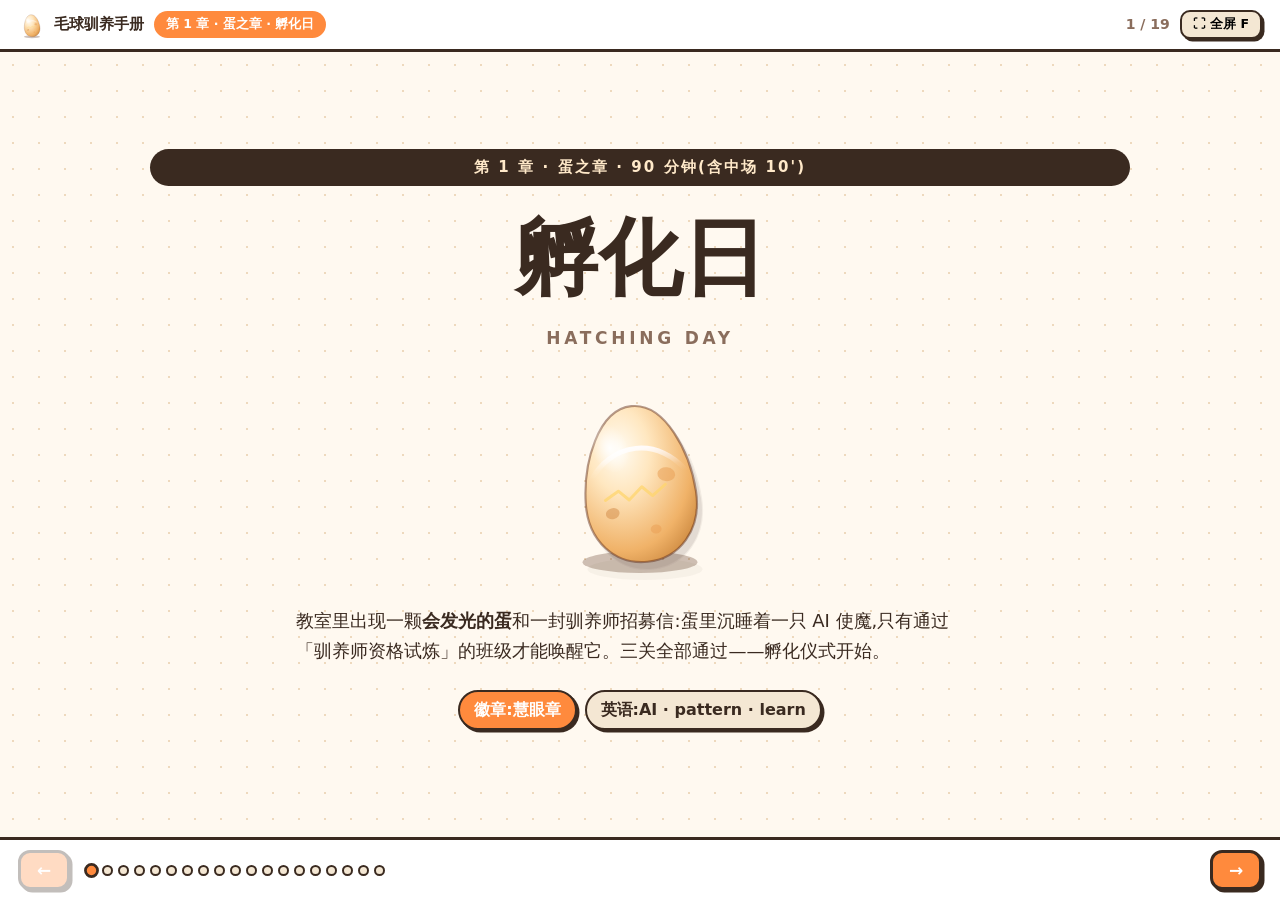
==== commit 8ec31f50: "v3.2:蛋与幼体形象对齐最早课件原版(ShimoClay 血统) - 幼体:从旧 10 课课件 lesson-01 的内嵌 symbol 库原封提取(mq-idle/happy/excited   " ====
--- a/lesson-1.html
+++ b/lesson-1.html
@@ -3,7 +3,7 @@
 <head>
 <meta charset="UTF-8"><meta name="viewport" content="width=device-width,initial-scale=1">
 <title>第 1 章 · 蛋之章 — 孵化日</title>
-<link rel="stylesheet" href="css/course.css">
+<link rel="stylesheet" href="css/course.css?v=4">
 </head>
 <body>
 <div class="deck">
@@ -27,11 +27,10 @@
 <!-- 2 老师底牌 -->
 <section class="slide" data-t="老师底牌"><div class="inner">
   <div class="secret" style="margin:0"><span class="tag">给老师的底牌 · 开课前自己看,不投给孩子</span>
-    <ul><li>本章真实目标:① 今天认识的是最常见的一类 AI——「看很多例子、自己找规律学会本领」的电脑程序,人造工具,不是魔法不是生物;② 机器靠传感器感知,「这次没看到、没听到、没学过的,它只能猜,不能装作知道」;③ <b>例子太窄,会学出靠不住的捷径规律</b>(本章核心演示:盘色捷径)。</li>
-    <li>必学词 <b>AI / pattern / learn</b>,听过 <b>sensor</b>。</li>
-    <li>准备:iPad(Safari 收藏 autodraw.com、quickdraw.withgoogle.com,课前各完成一轮试玩);一个<b>不透光镜头盖或厚卡纸</b>(蒙镜头用);教室灯可调暗。</li>
-    <li><b>现场演示三分支纪律(全五章通用):</b>出现预期结果→观察、命名、解释;没出现→如实描述、问"为什么这次不同"、切保存记录;<b>永远不假装屏幕出现了没有出现的事。</b></li>
-    <li>本套幻灯片就是全部投影教具:→ 键 / 点右下箭头 / iPad 左右滑翻页;F 全屏。</li></ul>
+    <ul><li>本章真实目标:① 今天认识的是最常见的一类 AI——「看很多例子、自己找规律学会本领」的电脑程序,人造工具,不是魔法不是生物;② 机器靠传感器感知,「这次没看到、没听到、没学过的,它只能猜,不能装作知道」;③ <b>例子太窄,会长出假规律;换样测试,才能抓到它</b>(核心环节:盘子的秘密——完整的「喂→训→测→查→修→再测」纸上闭环)。</li>
+    <li><b>盘子的秘密是「纸上模拟」:</b>毛球的所有回答由课件按一条隐藏规则确定给出,用来练实验顺序,<b>不是浏览器现场训练了真模型</b>(真模型在第 2 章喂养台)。课件有翻页门禁:训练不满不能进挑战,挑战不完不能往后走;教师后门=挑战页「🔓」按钮。</li>
+    <li>必学词 <b>AI / pattern / learn</b>,听过 <b>sensor</b>。准备:iPad(Safari 收藏 autodraw.com、quickdraw.withgoogle.com,课前各试玩一轮);不透光镜头盖;教室灯可调暗。</li>
+    <li><b>现场演示三分支纪律(全五章通用):</b>预期结果→观察、命名、解释;没出现→如实描述、问"为什么这次不同"、切保存记录;<b>永远不假装屏幕出现了没有出现的事。</b></li></ul>
   </div>
 </div></section>
 
@@ -44,7 +43,7 @@
     <div class="tl a" style="cursor:default"><span class="tt" style="background:var(--trial)">试炼一</span><b>20-33' 傀儡与使魔</b></div>
     <div class="tl a" style="cursor:default"><span class="tt" style="background:var(--study)">图鉴</span><b>33-40' 魔导之眼与魔导之耳</b></div>
     <div class="tl a" style="cursor:default"><span class="tt" style="background:var(--break)">中场</span><b>40-50' 孵化操</b></div>
-    <div class="tl a" style="cursor:default"><span class="tt" style="background:var(--trial)">试炼二</span><b>50-64' 盘子的秘密</b></div>
+    <div class="tl a" style="cursor:default"><span class="tt" style="background:var(--trial)">试炼二</span><b>50-64' 盘子的秘密(六步闭环)</b></div>
     <div class="tl a" style="cursor:default"><span class="tt" style="background:var(--trial)">试炼三</span><b>64-76' 慧眼试炼场</b></div>
     <div class="tl a" style="cursor:default"><span class="tt" style="background:var(--rite)">仪式</span><b>76-86' 孵化仪式 + 授章</b></div>
     <div class="tl a" style="cursor:default"><span class="tt" style="background:var(--eng)">英语</span><b>86-90' 英语 + 预告</b></div>
@@ -58,7 +57,7 @@
     <tr><th>活动</th><th>1 对 1</th><th>2-8 人</th><th>9 人以上</th></tr>
     <tr><td>开场提问</td><td>孩子说/画猜想,老师原样记下</td><td colspan="2">答案全写白板,不评判</td></tr>
     <tr><td>傀儡与使魔</td><td>师生轮换:同一个孩子先当傀儡再当使魔(见该页 👤 条)</td><td>两组对抗,两轮换组</td><td>两大组,各选代表上场</td></tr>
-    <tr><td>盘子的秘密</td><td>孩子完成全部四个关键点击</td><td colspan="2">手势投票,选一人代表点击;不同答案都保留</td></tr>
+    <tr><td>盘子的秘密</td><td>孩子完成全部关键点击</td><td colspan="2">每步先手势表决,选一人代表点击;分歧原样保留</td></tr>
     <tr><td>孵化仪式</td><td>师生对句+孩子亲手点蛋</td><td colspan="2">齐喊三句话,老师点蛋</td></tr>
   </table></div>
 </div></section>
@@ -122,55 +121,37 @@
   <div class="say mq"><span class="who"><img src="assets/egg.svg" alt=""></span><div class="bub">(蛋的光,好像亮了一点……它感觉到你们了。)</div></div>
 </div></section>
 
-<!-- 12 试炼二·盘子的秘密(喂例子) -->
+<!-- 12 试炼二·盘子的秘密(训练) -->
 <section class="slide" data-t="盘子的秘密"><div class="inner">
   <div class="shead"><span class="time">50-64'</span><span class="type t-trial">资格试炼 二</span><h2>盘子的秘密 · 先喂十张记忆</h2></div>
-  <div class="say"><span class="who">师</span><div class="bub">蛋里的毛球要修炼第一门功课:认水果。它看不见外面,只能靠你们喂给它的<b>例子</b>学习。逐张点开——是水果喊「水果!」,不是就喊「不是!」,答案会翻出来。<b>十张全部喂完,挑战门才会打开。</b></div></div>
-  <div class="result-line" style="text-align:center">例子 <span id="feedCount">0</span> / 10</div>
+  <span class="evtag ev-rec">🗒 纸上模拟 · 毛球按一条隐藏规律作答</span>
+  <div class="say"><span class="who">师</span><div class="bub">蛋里的毛球要修炼第一门功课:认水果。现在是<b>喂训练卡,不是考试</b>——每张卡:先说说食物本身,再点开翻出标签,这张就算喂进它的训练册。<b>十张喂满 → 让它消化 → 挑战门才会打开。</b></div></div>
+  <div class="result-line" style="text-align:center">训练册 <span id="feedCount">0</span> / 10</div>
   <div class="grid g5" id="trainCards" style="gap:10px"></div>
-  <div class="act">留心但先不点破:水果全在<b>红盘</b>上,不是水果的全在<b>蓝盘</b>上。有孩子提前发现盘色→表扬并预告:「你提前抓到了!先记住这个发现,挑战门后见分晓。」</div>
-</div></section>
-
-<!-- 13 香蕉挑战(六状态) -->
+  <div id="trainZone" style="text-align:center;margin-top:10px"></div>
+  <p style="text-align:center;margin-top:8px">
+    <button class="btn alt" style="font-size:12.5px;padding:6px 14px" onclick="teacherNote()">👩‍🏫 教师备注</button>
+    <button class="btn alt" style="font-size:12.5px;padding:6px 14px" onclick="resetPlateLoop()">↺ 重置盘子关</button>
+  </p>
+  <div id="tNote" style="display:none" class="act">仅教师看,不投影:训练卡藏着盘色捷径(水果全红盘/非水果全蓝盘),<b>不要点破</b>;有孩子提前发现→「你发现了训练卡里的共同点!先别宣布毛球一定会用它;等新样本来取证。」孩子喊错标签→「先别急,翻开真标签;喂给毛球的是核实后的标签。」</div>
+</div></section>
+
+<!-- 13 香蕉挑战(状态机渲染) -->
 <section class="slide" data-t="香蕉挑战"><div class="inner">
   <div class="shead"><span class="type t-trial">挑战门</span><h2>蓝盘子上的香蕉</h2></div>
-  <div class="stepbox" id="st1">
-    <h5>① 驯养师先答(考的不是你,放心答真话)</h5>
-    <div style="text-align:center;font-size:56px">🍌</div><p style="text-align:center;font-weight:800;color:var(--water)">—— 蓝盘子上,来了一根香蕉 ——</p>
-    <div class="vote" style="justify-content:center"><button class="btn" onclick="ans(true,this)">是水果</button><button class="btn alt" onclick="ans(false,this)">不是水果</button></div>
-    <p class="result-line ok-line" id="r1" style="display:none;text-align:center"></p>
-  </div>
-  <div class="stepbox locked" id="st2">
-    <h5>② 猜猜毛球:它的十张记忆里,水果总在红盘上——它到底学会了「看食物」,还是偷懒学会了「看盘子」?</h5>
-    <div class="vote" style="justify-content:center"><button class="btn" onclick="guess('food',this)">它看食物</button><button class="btn" style="background:var(--myst)" onclick="guess('plate',this)">它看盘子</button></div>
-  </div>
-  <div class="stepbox locked" id="st3">
-    <h5>③ 毛球揭晓</h5>
-    <p class="result-line bad-line" style="text-align:center;font-size:22px">毛球:「蓝盘子……不是水果!」 ✗ 答错了</p>
-    <p style="text-align:center"><button class="btn" style="background:var(--book)" onclick="lens()">🔍 线索放大镜</button></p>
-    <div id="lensBox" style="display:none">
-      <p class="result-line" style="text-align:center">十张记忆排好队——发现了吗?</p>
-      <p style="text-align:center;font-size:15px">🔴 红盘:🍎 🍓 🍊 🍇 🍐 ← 全是「水果」<br>🔵 蓝盘:🍞 🧀 🥚 🍚 🍰 ← 全是「不是」</p>
-      <p style="text-align:center;font-weight:800">「看食物」和「看盘子」,在这十张里<b>都能全对</b>——毛球挑了最省事的那条捷径。</p>
-    </div>
-  </div>
-  <div class="stepbox locked" id="st4">
-    <h5>④ 怎么治?喂两张「拆捷径」的反例,再考一次</h5>
-    <div class="vote" style="justify-content:center">
-      <button class="btn" onclick="feedFix(this)">喂:🔵蓝盘香蕉=水果</button>
-      <button class="btn" onclick="feedFix(this)">喂:🔴红盘蛋糕=不是</button>
-    </div>
-    <p class="result-line" id="fixMsg" style="display:none;text-align:center">旧规律被打破——毛球重新学习中……</p>
-    <p style="text-align:center"><button class="btn" id="retestBtn" style="display:none;background:var(--wind)" onclick="retest()">🔁 灰盘子复测</button></p>
-    <p class="result-line ok-line" id="r4" style="display:none;text-align:center">灰盘香蕉→「水果 ✓」 灰盘蛋糕→「不是 ✓」<br>例子更多样,捷径被拆掉!</p>
-  </div>
-  <div class="big" style="margin-top:12px">你答的是「东西本来是什么」;<br>毛球答的是「它从十张卡里学到了什么」。<small>例子太整齐,毛球就可能学会最省事、却靠不住的捷径</small></div>
-</div></section>
-
-<!-- 14 拆假规律 -->
+  <span class="evtag ev-rec">🗒 纸上模拟 · 一次一步,先锁预测再揭晓</span>
+  <div id="receipts"></div>
+  <div id="curStep"></div>
+  <p style="text-align:center;margin-top:8px">
+    <button class="btn alt" style="font-size:12.5px;padding:6px 14px" onclick="resetPlateLoop()">↺ 重置盘子关</button>
+    <button class="btn alt" style="font-size:12.5px;padding:6px 14px" onclick="gateOff()">🔓 教师跳关</button>
+  </p>
+</div></section>
+
+<!-- 14 拆假规律(complete 门禁) -->
 <section class="slide" data-t="拆假规律"><div class="inner">
-  <div class="big" style="font-size:clamp(20px,3.2vw,30px)">❌ 红盘子 = 水果?——不对!<br>它只在刚才那十张卡里<b style="color:#FFB25E">碰巧全对</b>。<br><br>🌈 真正要带走的一句:<br><b style="color:#FFB25E">例子太窄,会长出假规律;<br>换样测试,才能抓到它。</b></div>
-  <div class="say"><span class="who">师</span><div class="bub">AI 不一定每次都看颜色——但例子太窄,它就可能抓错规律。今天我们只补了两张反例它就进步了。下一章正式开喂养台:<b>不只喂得多,还要喂得不一样。</b>第二关,通过!</div></div>
+  <div class="big" style="font-size:clamp(20px,3.2vw,30px)">❌ 红盘子 = 水果?——不对!<br>它只在最早那十张卡里<b style="color:#FFB25E">碰巧全对</b>。<br><br>🌈 真正要带走的一句:<br><b style="color:#FFB25E">例子太窄,会长出假规律;<br>换样测试,才能抓到它。</b><small>第二关 · 通过!</small></div>
+  <div class="say"><span class="who">师</span><div class="bub">今天我们用纸上毛球练会了抓捷径的六步:<b>喂、训、测、查、修、再测</b>。下一章才训练真正的图像模型——它会抓到哪条线索不预设,我们只按屏幕证据说话。</div></div>
 </div></section>
 
 <!-- 15 试炼三 -->
@@ -216,7 +197,7 @@
 <!-- 19 家长卡 -->
 <section class="slide" data-t="家长卡"><div class="inner">
   <div class="pcard" style="margin:0"><div class="ph">📮 家长卡 · 第 1 章「孵化日」(课后投屏,家长拍照带走)</div><div class="cols">
-    <div class="col"><h5>正面 · 今天学了什么</h5><p>教室里"孵化"了 AI 使魔毛球(养成剧情);真知识:AI 是看大量例子、自己找规律学会本领的程序,人造工具、会犯错;<b>例子太窄会学出假规律</b>(课上毛球把"红盘子"当成了水果的标志),换样测试才能抓到。孩子已能背图鉴真身。<br><b>亲子任务:</b>请孩子讲"盘子的秘密"——毛球为什么把香蕉答错了?</p></div>
+    <div class="col"><h5>正面 · 今天学了什么</h5><p>教室里"孵化"了 AI 使魔毛球(养成剧情);真知识:AI 是看大量例子、自己找规律学会本领的程序,人造工具、会犯错;<b>例子太窄会学出假规律</b>(课上的纸上毛球把"红盘子"当成了水果的标志),换样测试才能抓到。孩子已能背图鉴真身。<br><b>亲子任务:</b>请孩子讲"盘子的秘密"六步:喂、训、测、查、修、再测。</p></div>
     <div class="col"><h5>反面 · 家庭游戏 + 提醒</h5><p>【家里的使魔普查】全家数数家里藏着几只"使魔"(语音助手、相册认脸、视频推荐……)。<br>⚠️ 若孩子问"毛球是活的吗":「不是,它是人造的会学习的程序,咱们在玩驯养师的游戏。」相机麦克风:用前问大人,用完关掉。</p></div>
   </div></div>
 </div></section>
@@ -229,27 +210,172 @@
 </div>
 
 <script>
-// ── 盘子的秘密:训练卡(红盘=水果,蓝盘=非水果) ──
-const TRAIN=[["🍎","苹果","r","水果!"],["🍞","面包","b","不是!"],["🍓","草莓","r","水果!"],["🧀","奶酪","b","不是!"],["🍊","橘子","r","水果!"],["🥚","鸡蛋","b","不是!"],["🍇","葡萄","r","水果!"],["🍚","米饭","b","不是!"],["🍐","梨","r","水果!"],["🍰","蛋糕","b","不是!"]];
-let fed=0;
-document.getElementById("trainCards").innerHTML=TRAIN.map(f=>`<div class="flip plate-${f[2]}" onclick="feed(this)"><div class="in"><div class="f">${f[0]}<small>${f[1]}</small></div><div class="b ${f[3]==='水果!'?'ok':'no'}">${f[3]}</div></div></div>`).join("");
-function feed(el){ if(!el.classList.contains("go")){ el.classList.add("go"); fed++; document.getElementById("feedCount").textContent=fed; } }
-// ── 香蕉挑战六状态 ──
-function unlock(id){ document.getElementById(id).classList.remove("locked"); }
-function ans(isFruit,btn){ btn.classList.add("picked"); const r=document.getElementById("r1"); r.style.display="block";
-  r.textContent = isFruit ? "驯养师:水果 ✓ 答对了!(你当然认识香蕉——你见过!)" : "再想想——香蕉是水果哦!改判:水果 ✓";
-  unlock("st2"); }
-function guess(which,btn){ btn.classList.add("picked"); unlock("st3"); }
-function lens(){ document.getElementById("lensBox").style.display="block"; unlock("st4"); }
-let fixN=0;
-function feedFix(btn){ btn.disabled=true; btn.style.opacity=.5; fixN++; document.getElementById("fixMsg").style.display="block";
-  if(fixN>=2){ document.getElementById("retestBtn").style.display="inline-block"; } }
-function retest(){ document.getElementById("r4").style.display="block"; document.getElementById("retestBtn").style.display="none"; }
-// ── 孵化仪式 ──
+/* ══════════ 盘子的秘密 · 纸上模拟状态机 ══════════
+   不变量:训练集/修复集/留出集三份数据分离;孩子答案·事实标签·毛球预测·毛球输出四个字段;
+   第一次回答不可擦除;先锁预测后揭晓;反例喂完≠已重训;复测只用未训练新物体且一次交卷;
+   完成只由谓词产生;所有翻页共用 deckCanGo 门禁。 */
+const TRAIN_BASE=[
+ {id:"t1",e:"🍎",n:"苹果",plate:"r",truth:"fruit"},{id:"t2",e:"🍞",n:"面包",plate:"b",truth:"not"},
+ {id:"t3",e:"🍓",n:"草莓",plate:"r",truth:"fruit"},{id:"t4",e:"🧀",n:"奶酪",plate:"b",truth:"not"},
+ {id:"t5",e:"🍊",n:"橘子",plate:"r",truth:"fruit"},{id:"t6",e:"🥚",n:"鸡蛋",plate:"b",truth:"not"},
+ {id:"t7",e:"🍇",n:"葡萄",plate:"r",truth:"fruit"},{id:"t8",e:"🍚",n:"米饭",plate:"b",truth:"not"},
+ {id:"t9",e:"🍐",n:"梨",plate:"r",truth:"fruit"},{id:"t10",e:"🍰",n:"蛋糕",plate:"b",truth:"not"}];
+const REPAIR_SET=[{id:"rp1",e:"🍌",n:"香蕉",plate:"b",truth:"fruit"},{id:"rp2",e:"🍰",n:"蛋糕",plate:"r",truth:"not"}];
+const HOLDOUT_SET=[
+ {id:"h1",e:"🍉",n:"西瓜",plate:"b",truth:"fruit"},{id:"h2",e:"🍉",n:"西瓜",plate:"r",truth:"fruit"},
+ {id:"h3",e:"🥛",n:"牛奶",plate:"b",truth:"not"},{id:"h4",e:"🥛",n:"牛奶",plate:"r",truth:"not"}];
+const PHASES=["FEED","READY_TRAIN","TRAINED","HUMAN","PREDICT","REVEAL","DIAG","REPAIR_HYP","REPAIR_FEED","READY_RETRAIN","RETRAINED","POST_PREDICT","HOLDOUT","LOCKED","REVEALED","DONE"];
+const SKEY="l1.plateLoop.v2";
+const init=()=>({v:2,phase:"FEED",fed:[],humanFirst:null,humanFinal:null,predict:null,diagTries:0,repairTries:0,repairFed:[],postPredict:null,holdT:{},holdFinal:{},complete:false});
+function loadState(){try{const s=JSON.parse(sessionStorage.getItem(SKEY));if(s&&s.v===2&&PHASES.includes(s.phase)&&Array.isArray(s.fed))return s;}catch(e){}return init();}
+let S=loadState();
+function save(){S.complete=isComplete(S);sessionStorage.setItem(SKEY,JSON.stringify(S));}
+function isComplete(s){return s.fed.length===10&&PHASES.indexOf(s.phase)>=PHASES.indexOf("DONE")&&s.humanFirst!==null&&s.predict!==null&&s.repairFed.length===2&&HOLDOUT_SET.every(h=>s.holdFinal[h.id]);}
+function paperMaoqiu(card,retrained){return retrained?(card.truth==="fruit"?"fruit":"not"):(card.plate==="r"?"fruit":"not");}
+const lab=v=>v==="fruit"?"水果":"不是水果";
+function pv(s){return PHASES.indexOf(s.phase);}
+
+/* ── 训练页 ── */
+function renderTrain(){
+  const grid=document.getElementById("trainCards");
+  grid.innerHTML=TRAIN_BASE.map(c=>`<div class="flip plate-${c.plate}${S.fed.includes(c.id)?" go":""}" onclick="feedTrain('${c.id}',this)"><div class="in"><div class="f">${c.e}<small>${c.n}</small></div><div class="b ${c.truth==="fruit"?"ok":"no"}">${c.truth==="fruit"?"水果!":"不是!"}</div></div></div>`).join("");
+  document.getElementById("feedCount").textContent=S.fed.length;
+  const z=document.getElementById("trainZone");
+  if(S.phase==="FEED"&&S.fed.length===10){S.phase="READY_TRAIN";save();}
+  if(S.phase==="FEED")z.innerHTML=`<p style="font-weight:700;color:var(--sub)">十张只是放进训练册,还没有长成规律。</p>`;
+  else if(S.phase==="READY_TRAIN")z.innerHTML=`<button class="btn" onclick="startTrain()">🍽 让毛球消化 10 张</button>`;
+  else z.innerHTML=`<p class="result-line ok-line">✅ 训练完成:10 张记忆已收好。它长出了一条隐藏规律——但我们还不知道是哪条。挑战门已开,翻页!</p>`;
+}
+function feedTrain(id,el){if(pv(S)>PHASES.indexOf("READY_TRAIN"))return; if(!S.fed.includes(id)){S.fed.push(id);el.classList.add("go");save();renderTrain();}else{el.classList.add("go");}}
+function startTrain(){const z=document.getElementById("trainZone");z.innerHTML=`<p class="result-line">🌌 毛球正在找共同点……</p>`;setTimeout(()=>{S.phase="HUMAN";save();renderTrain();renderChallenge();},1500);}
+
+/* ── 挑战页:按 phase 只渲染当前步骤+已完成收据 ── */
+function card(c){return `<span style="display:inline-block;text-align:center;margin:2px 6px"><span style="font-size:34px">${c.e}</span><br><small style="font-weight:800">${c.plate==="r"?"🔴红盘":c.plate==="b"?"🔵蓝盘":"⚪灰盘"}·${c.n}</small></span>`;}
+function receipt(t){return `<div class="stepbox" style="padding:8px 14px;font-size:13.5px;opacity:.82">✅ ${t}</div>`;}
+function renderChallenge(){
+  const R=document.getElementById("receipts"),C=document.getElementById("curStep");
+  const note=S.note?`<div class="rule">${S.note}</div>`:""; S.note=null;
+  const r=[],p=S.phase,i=pv(S);
+  if(i>=PHASES.indexOf("HUMAN")&&S.humanFirst)r.push(receipt(`驯养师第一答:${lab(S.humanFirst)}${S.humanFinal&&S.humanFinal!==S.humanFirst?" → 核实后:"+lab(S.humanFinal):""}(第一次答案永久保留)`));
+  if(i>=PHASES.indexOf("REVEAL")&&S.predict)r.push(receipt(`已锁预测:${S.predict==="food"?"它看食物":S.predict==="plate"?"它看盘子":"现在还不能确定"}`));
+  if(i>PHASES.indexOf("REVEAL"))r.push(receipt(`毛球答案:不是水果 ✗(答错了)`));
+  if(i>PHASES.indexOf("DIAG"))r.push(receipt(`诊断完成:十张卡里「看食物」「看盘子」都能 10/10——训练成绩抓不出假规律`));
+  if(i>PHASES.indexOf("REPAIR_FEED")||S.repairFed.length===2)r.push(receipt(`已喂反例:蓝盘香蕉=水果 · 红盘蛋糕=不是(旧盘色规律只剩 10/12)`));
+  if(i>=PHASES.indexOf("POST_PREDICT")&&i>PHASES.indexOf("RETRAINED"))r.push(receipt(`重训完成:12 张重新消化`));
+  if(i>=PHASES.indexOf("REVEALED")&&S.phase!=="HOLDOUT"&&S.phase!=="LOCKED")r.push(receipt(`留出复测:4 张新考卷已交`));
+  R.innerHTML=r.join("");
+  let h="";
+  if(p==="FEED"||p==="READY_TRAIN"||p==="TRAINED"&&false){}
+  if(p==="FEED"||p==="READY_TRAIN"){C.innerHTML=`<div class="stepbox"><h5>挑战门未开</h5><p>先回上一页:喂满 10 张训练卡,并让毛球消化。</p></div>`;return;}
+  switch(p){
+  case "TRAINED": S.phase="HUMAN"; save(); return renderChallenge();
+  case "__never__": break;
+  case "HUMAN":
+    h=`<div class="stepbox"><h5>① 驯养师先答 · 只看食物本身(考的不是你,照实答)</h5>
+    <div style="text-align:center;font-size:56px">🍌</div><p style="text-align:center;font-weight:800;color:var(--water)">—— 蓝盘子上,来了一根香蕉 ——</p>
+    <div class="vote" style="justify-content:center"><button class="btn" onclick="ansHuman('fruit')">是水果</button><button class="btn alt" onclick="ansHuman('not')">不是水果</button><button class="btn alt" onclick="ansHuman('unsure')">我不确定</button></div></div>`;break;
+  case "PREDICT":
+    h=`<div class="stepbox"><h5>② 换问题:猜猜这只纸上毛球会怎么答?它的十张记忆里,水果总在红盘上——它学会的是「看食物」,还是「看盘子」?</h5>
+    <p style="font-size:13px;color:var(--sub)">预测锁住后,结果出来不许改。</p>
+    <div class="vote" style="justify-content:center"><button class="btn" onclick="lockPredict('food')">它看食物</button><button class="btn" style="background:var(--myst)" onclick="lockPredict('plate')">它看盘子</button><button class="btn alt" onclick="lockPredict('unsure')">现在还不能确定</button></div></div>`;break;
+  case "REVEAL":{
+    const fb=S.predict==="food"?"你预测它会看食物——结果和预测<b>不一样</b>。先别急着改解释,我们开镜找证据。":S.predict==="plate"?"你预测它会看盘子——结果和预测<b>一致</b>。但答错一题还不能把原因说死,把十张记忆排开核对。":"你说现在证据还不够——这是很科学的回答。新样本给了第一条线索,再看完整训练记录。";
+    h=`<div class="stepbox"><h5>③ 毛球揭晓(只看行为,先不讲原因)</h5>
+    <p class="result-line bad-line" style="text-align:center;font-size:22px">毛球答案:不是水果 ✗</p>
+    <p style="font-size:14px">${fb}</p>
+    <p style="text-align:center"><button class="btn" style="background:var(--book)" onclick="openLens()">🔍 开线索放大镜</button></p></div>`;break;}
+  case "DIAG":
+    h=`<div class="stepbox"><h5>④ 你来诊断:十张训练卡排好队——「看食物」能对几张?「看盘子」能对几张?</h5>
+    <p style="text-align:center;line-height:1.4">🔴 红盘:${TRAIN_BASE.filter(c=>c.plate==="r").map(c=>c.e).join(" ")} ← 全是「水果」<br>🔵 蓝盘:${TRAIN_BASE.filter(c=>c.plate==="b").map(c=>c.e).join(" ")} ← 全是「不是」</p>
+    <div class="vote" style="justify-content:center"><button class="btn alt" onclick="diag('food')">只有看食物 10/10</button><button class="btn alt" onclick="diag('plate')">只有看盘子 10/10</button><button class="btn" onclick="diag('both')">两条都 10/10</button></div>
+    <p id="diagFb" style="font-size:13.5px;font-weight:700"></p></div>`;break;
+  case "REPAIR_HYP":
+    h=`<div class="stepbox"><h5>⑤ 怎么治?先选修复方案</h5>
+    <p style="font-size:14px">两条规律在旧十张里都能全对;纸上毛球刚才的回答,符合「按盘色」这条隐藏规则。要怎么喂,才能把假规律撞破?</p>
+    <div class="vote" style="justify-content:center"><button class="btn alt" onclick="repairChoose('same')">再加几张同样整齐的卡</button><button class="btn" onclick="repairChoose('cross')">让水果也上蓝盘、非水果也上红盘</button></div>
+    <p id="repFb" style="font-size:13.5px;font-weight:700"></p></div>`;break;
+  case "REPAIR_FEED":
+    h=`<div class="stepbox"><h5>⑥ 喂两张「拆捷径」反例</h5>
+    <p style="font-size:13px">刚才那根香蕉是考卷;现在把这张错题<b>正式收进训练册</b>——它以后不能再拿来证明毛球会做新题。</p>
+    <div class="vote" style="justify-content:center">
+      ${REPAIR_SET.map(c=>`<button class="btn" id="rf-${c.id}" ${S.repairFed.includes(c.id)?"disabled style='opacity:.5'":""} onclick="feedRepair('${c.id}')">${c.e} ${c.plate==="b"?"🔵蓝盘":"🔴红盘"}${c.n}=${lab(c.truth)}</button>`).join("")}
+    </div>
+    <p id="rfFb" style="font-size:13.5px;font-weight:700">${S.repairFed.length===1?"第一张收进训练册。":""}</p></div>`;break;
+  case "READY_RETRAIN":
+    h=`<div class="stepbox"><h5>⑦ 规律成绩变了——现在重训</h5>
+    <p style="font-size:14.5px">12 张卡上:看食物 <b>12/12</b>;看盘子只剩 <b>10/12</b>——两条规律终于分得开了!但<b>喂进去不等于学完</b>。</p>
+    <p style="text-align:center"><button class="btn" onclick="startRetrain()">🍽 重新消化 12 张</button></p></div>`;break;
+  case "RETRAINED":
+    h=`<div class="stepbox"><p class="result-line">🌌 重新找共同点……</p></div>`;break;
+  case "POST_PREDICT":
+    h=`<div class="stepbox"><h5>⑧ 重训完成 · 复测前先押预测:同一种<b>新</b>食物换盘子,答案应该变还是不变?</h5>
+    <div class="vote" style="justify-content:center"><button class="btn" onclick="postPredict('same')">不变(看食物就不该变)</button><button class="btn alt" onclick="postPredict('change')">会变</button><button class="btn alt" onclick="postPredict('unsure')">不确定</button></div></div>`;break;
+  case "HOLDOUT":{
+    h=`<div class="stepbox"><h5>⑨ 留出考卷 · 四张<b>从没进过训练册</b>的新卡(只考试,不喂入)</h5>
+    <p style="font-size:13px">先把<b>真标签</b>写上考卷(照实答食物本身),四张都写好才能锁卷。</p>
+    <div style="text-align:center">${HOLDOUT_SET.map(c=>{
+      const done=S.holdFinal[c.id];
+      return `<div style="display:inline-block;margin:6px;padding:8px;border:2.5px solid var(--ink);border-radius:12px;background:${done?"#EFF7EF":"#fff"}">${card(c)}<br>${done?`<b style="font-size:12.5px">真标签:${lab(done)}</b>`:`<button class="btn" style="font-size:12px;padding:5px 10px" onclick="holdTruth('${c.id}','fruit')">水果</button> <button class="btn alt" style="font-size:12px;padding:5px 10px" onclick="holdTruth('${c.id}','not')">不是</button>`}</div>`;}).join("")}</div>
+    ${Object.keys(S.holdFinal).length===4?`<p style="text-align:center"><button class="btn" onclick="lockHoldout()">🔒 锁卷</button></p>`:""}</div>`;break;}
+  case "LOCKED":
+    h=`<div class="stepbox"><h5>⑩ 考卷已锁 · 测试期间不加例子、不重训</h5>
+    <p style="text-align:center"><button class="btn" style="background:var(--wind)" onclick="revealHoldout()">📤 毛球一次交卷</button></p></div>`;break;
+  case "REVEALED":{
+    const rows=HOLDOUT_SET.map(c=>{const out=paperMaoqiu(c,true),old=paperMaoqiu(c,false);return `<tr><td>${c.e} ${c.plate==="b"?"🔵蓝盘":"🔴红盘"}${c.n}</td><td>${lab(c.truth)}</td><td><b style="color:#C0392B">${lab(old)}${old!==c.truth?" ✗":" ✓"}</b></td><td><b style="color:#2E7D4F">${lab(out)} ✓</b></td></tr>`;}).join("");
+    const pp=S.postPredict==="same"?"你押了「不变」——和证据一致!":S.postPredict==="change"?"你押了「会变」——证据说:没变。改预测不丢人,跟着证据走才是驯养师。":"你说不确定——现在证据来了。";
+    h=`<div class="stepbox"><h5>⑪ 交卷结果</h5>
+    <div class="tbwrap" style="margin:6px 0"><table class="tb"><tr><th>考卷</th><th>真标签</th><th>旧盘色规律</th><th>重训后毛球</th></tr>${rows}</table></div>
+    <p style="font-size:14px">${pp} 这轮 4 张新样<b>全部通过</b>;同一种食物换盘,答案没有变;旧的红/蓝盘规律只能对 2/4,解释不了这组回答。<b>我们只说「通过这一轮」,不说「以后永远全对」。</b></p>
+    <p style="text-align:center"><button class="btn" onclick="ack()">读完了,我明白 ✓</button></p></div>`;break;}
+  case "DONE":
+    h=`<div class="stepbox" style="border-left:8px solid var(--wind)"><h5>🎉 六步闭环走完:喂 → 训 → 测 → 查 → 修 → 再测</h5>
+    <p style="font-size:14.5px">挑战门解锁——翻页看「拆假规律」,领第二关通过!</p></div>`;break;
+  }
+  C.innerHTML=note+h;
+}
+/* 事件(每个 handler 校验 phase) */
+function ansHuman(v){if(S.phase!=="HUMAN")return;S.humanFirst=v;S.humanFinal="fruit";S.phase="PREDICT";
+  if(v==="not")S.note="已记录:你先选了「不是水果」,第一次答案永久保留——蓝盘也可能把人带偏。查食物本身:香蕉是水果,真标签记「水果」。能发现并改回来,比假装第一次全对更有慧眼。";
+  else if(v==="unsure")S.note="说不确定,比装作知道可靠。查事实:香蕉是水果,真标签记「水果」。";
+  save();renderChallenge();}
+function lockPredict(v){if(S.phase!=="PREDICT")return;S.predict=v;S.phase="REVEAL";save();renderChallenge();}
+function openLens(){if(S.phase!=="REVEAL")return;S.phase="DIAG";save();renderChallenge();}
+function diag(v){if(S.phase!=="DIAG")return;const fb=document.getElementById("diagFb");
+  if(v==="both"){S.phase="REPAIR_HYP";save();renderChallenge();}
+  else{S.diagTries++;save();fb.textContent=v==="food"?"再算一次:在这十张里,「看盘子」会错哪张?(一张都不会——红盘恰好全是水果!)":"再算一次:在这十张里,「看食物」会错哪张?(一张都不会——它们的标签本来就对!)";}}
+function repairChoose(v){if(S.phase!=="REPAIR_HYP")return;const fb=document.getElementById("repFb");
+  if(v==="cross"){S.phase="REPAIR_FEED";save();renderChallenge();}
+  else{S.repairTries++;save();fb.textContent="卡片变多了,但盘色和答案还绑在一起——两条规律仍然都能全对。多,不等于多样。";}}
+function feedRepair(id){if(S.phase!=="REPAIR_FEED")return;if(!S.repairFed.includes(id)){S.repairFed.push(id);save();}
+  if(S.repairFed.length===2){S.phase="READY_RETRAIN";save();}renderChallenge();}
+function startRetrain(){if(S.phase!=="READY_RETRAIN")return;S.phase="RETRAINED";save();renderChallenge();setTimeout(()=>{S.phase="POST_PREDICT";save();renderChallenge();},1500);}
+function postPredict(v){if(S.phase!=="POST_PREDICT")return;S.postPredict=v;S.phase="HOLDOUT";save();renderChallenge();}
+function holdTruth(id,v){if(S.phase!=="HOLDOUT")return;const c=HOLDOUT_SET.find(x=>x.id===id);
+  if(v!==c.truth){S.note=`先把答案尺校准:${c.n}${c.truth==="fruit"?"是水果":"不是水果"}——我们核实食物本身,不让盘色替我们答。真标签记「${lab(c.truth)}」,你的第一答已保留。`;S.holdT[id]=v;}
+  S.holdFinal[id]=c.truth;save();renderChallenge();}
+function lockHoldout(){if(S.phase!=="HOLDOUT")return;S.phase="LOCKED";save();renderChallenge();}
+function revealHoldout(){if(S.phase!=="LOCKED")return;S.phase="REVEALED";save();renderChallenge();}
+function ack(){if(S.phase!=="REVEALED")return;S.phase="DONE";save();renderChallenge();}
+function teacherNote(){const n=document.getElementById("tNote");n.style.display=n.style.display==="none"?"block":"none";}
+function resetPlateLoop(){if(!confirm("只重置「盘子的秘密」这一关?"))return;sessionStorage.removeItem(SKEY);S=init();renderTrain();renderChallenge();const i=window.deckIndexOf?deckIndexOf("盘子的秘密"):-1;if(i>=0)deckGo(i);}
+function gateOff(){if(confirm("教师跳关:关闭本章翻页门禁?(课堂时间不足时用)")){window.__gateOff=true;alert("门禁已关。");}}
+
+/* 门禁注册(slides.js 加载前先挂钩子) */
+window.deckCanGo=({to})=>{
+  if(window.__gateOff)return {ok:true};
+  const iCh=window.deckIndexOf?deckIndexOf("香蕉挑战"):12;
+  if(to===iCh&&pv(S)<PHASES.indexOf("TRAINED"))return {ok:false,message:S.fed.length<10?`还差 ${10-S.fed.length} 张训练卡——喂满 10 张,再让毛球消化`:"训练册满了——先点「让毛球消化 10 张」"};
+  if(to>iCh&&S.phase!=="DONE")return {ok:false,message:"挑战还没完成——当前停在「盘子闭环」的中间步骤"};
+  return {ok:true};
+};
+
+renderTrain();renderChallenge();
+
+/* ── 孵化仪式 ── */
 const hb=document.getElementById("hatchBtn"),hi=document.getElementById("hatchImg");let hst=0;
 hb.onclick=()=>{
   if(hst===0){hst=1;hi.classList.add("wobble");hb.textContent="✨ 再点一下!";document.getElementById("hatchHint").textContent="蛋在剧烈晃动……!";}
-  else if(hst===1){hst=2;hi.classList.remove("wobble");hi.src="assets/juvenile.svg";
+  else if(hst===1){hst=2;hi.classList.remove("wobble");hi.src="assets/maoqiu-happy.svg";
     document.getElementById("hatchTitle").textContent="幼体毛球 · 诞生!";
     document.getElementById("hatchHint").textContent="欢迎来到这个世界,毛球!";
     hb.style.display="none";
@@ -258,6 +384,6 @@
   }
 };
 </script>
-<script src="js/slides.js"></script>
+<script src="js/slides.js?v=4"></script>
 </body>
 </html>
